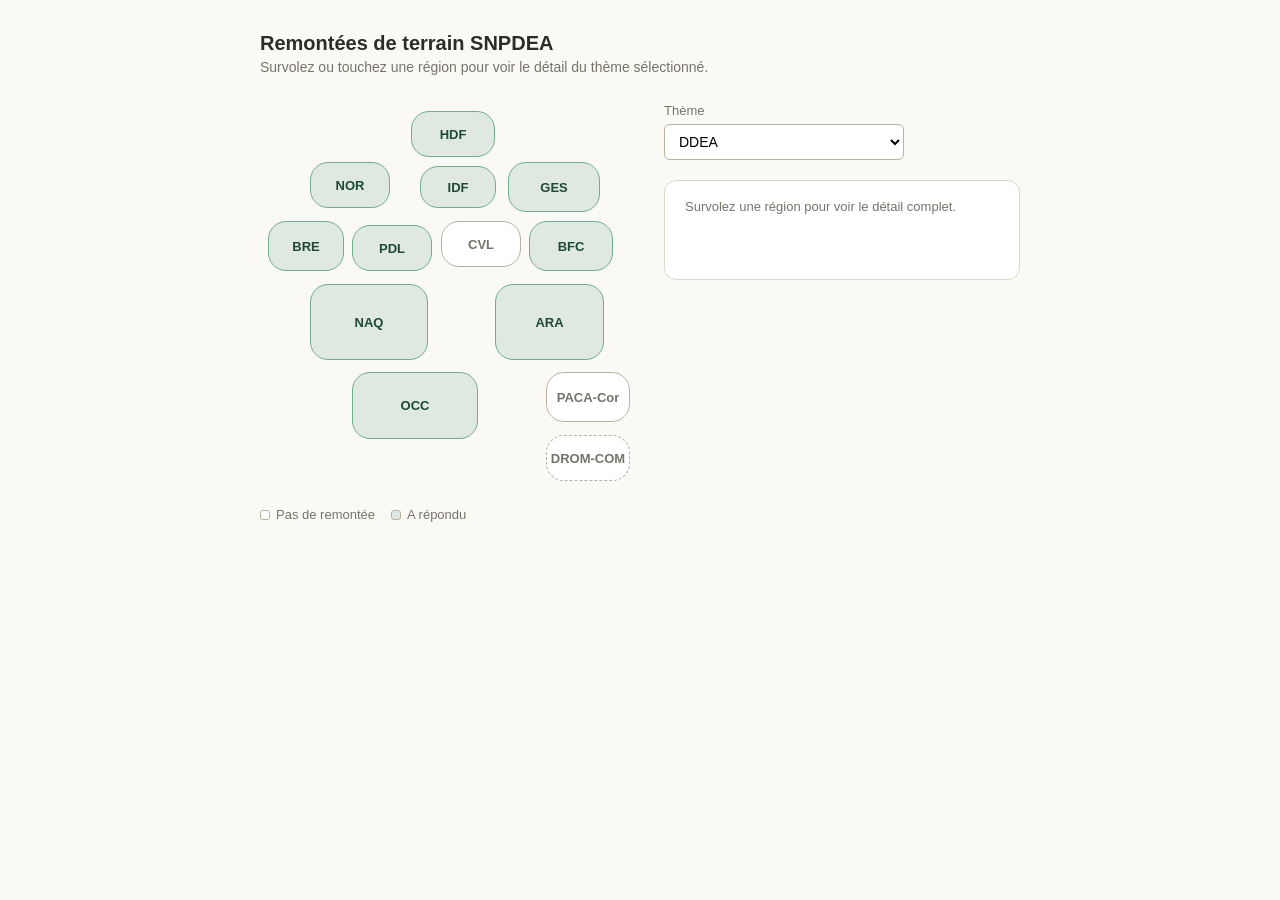
==== index.html @ 4f44ed86 "Update index.html" ====
<!DOCTYPE html>
<html lang="fr">
<head>
<meta charset="UTF-8">
<meta name="viewport" content="width=device-width, initial-scale=1.0">
<title>SNPDEA - Remontées de terrain</title>
<link rel="stylesheet" href="style.css">
</head>
<body>
<div class="wrap">
  <h1>Remontées de terrain SNPDEA</h1>
  <p class="subtitle">Survolez ou touchez une région pour voir le détail du thème sélectionné.</p>

  <div class="layout">
  <div class="map-shell">
    <div class="map-image">
      <div class="bubble" data-region="HDF" style="left:151px;top:8px;width:84px;height:46px;">HDF</div>
      <div class="bubble" data-region="NOR" style="left:50px;top:59px;width:80px;height:46px;">NOR</div>
      <div class="bubble" data-region="IDF" style="left:160px;top:63px;width:76px;height:42px;">IDF</div>
      <div class="bubble" data-region="GES" style="left:248px;top:59px;width:92px;height:50px;">GES</div>
      <div class="bubble" data-region="BRE" style="left:8px;top:118px;width:76px;height:50px;">BRE</div>
      <div class="bubble" data-region="PDL" style="left:92px;top:122px;width:80px;height:46px;">PDL</div>
      <div class="bubble" data-region="CVL" style="left:181px;top:118px;width:80px;height:46px;">CVL</div>
      <div class="bubble" data-region="BFC" style="left:269px;top:118px;width:84px;height:50px;">BFC</div>
      <div class="bubble" data-region="NAQ" style="left:50px;top:181px;width:118px;height:76px;">NAQ</div>
      <div class="bubble" data-region="ARA" style="left:235px;top:181px;width:109px;height:76px;">ARA</div>
      <div class="bubble" data-region="OCC" style="left:92px;top:269px;width:126px;height:67px;">OCC</div>
      <div class="bubble" data-region="PACACOR" style="left:286px;top:269px;width:84px;height:50px;">PACA-Cor</div>
      <div class="bubble drom" data-region="DROM" style="left:286px;top:332px;width:84px;height:46px;">DROM-COM</div>
    </div>

    <div class="legend">
      <span><span class="swatch" style="background:var(--panel);"></span>Pas de remontée</span>
      <span><span class="swatch" style="background:var(--accent-bg);"></span>A répondu</span>
    </div>
  </div>

  <div class="controls">
    <label for="theme-select">Thème</label>
    <select id="theme-select">
      <option value="DDEA">DDEA</option> 
      <option value="TRM">Fiche de service - TRM</option> 
    </select>

    <div id="detail">
      <p style="font-size:13px;color:var(--text-muted);margin:0;">Survolez une région pour voir le détail complet.</p>
    </div>
  </div>
  </div>
</div>

<script src="script.js"></script>
</body>
</html>
---- style.css ----
:root {
  --bg: #faf9f6;
  --panel: #ffffff;
  --border: #ddd8cc;
  --border-strong: #b9b2a0;
  --text: #2c2c2a;
  --text-muted: #767468;
  --accent-bg: #dfe9e2;
  --accent-text: #1f4a34;
  --accent-border: #6fae8b;
}

* { box-sizing: border-box; }

body {
  margin: 0;
  font-family: Arial, Helvetica, sans-serif;
  background: var(--bg);
  color: var(--text);
  padding: 32px 16px 64px;
}

.wrap {
  max-width: 760px;
  margin: 0 auto;
}

h1 {
  font-size: 20px;
  font-weight: 700;
  margin: 0 0 4px;
}

.subtitle {
  color: var(--text-muted);
  font-size: 14px;
  margin: 0 0 28px;
}

.layout {
  display: flex;
  gap: 24px;
  align-items: flex-start;
  flex-wrap: wrap;
}

.map-shell {
  position: relative;
  width: 380px;
  max-width: 100%;
  flex-shrink: 0;
}

.map-image {
  position: relative;
  width: 380px;
  height: 390px;
  max-width: 100%;
}

.bubble {
  position: absolute;
  border-radius: 18px;
  border: 1px solid var(--border-strong);
  background: var(--panel);
  color: var(--text-muted);
  display: flex;
  align-items: center;
  justify-content: center;
  font-size: 13px;
  font-weight: 700;
  cursor: pointer;
  transition: background-color .15s, border-color .15s, box-shadow .15s;
}

.bubble.has-data {
  background: var(--accent-bg);
  color: var(--accent-text);
  border-color: var(--accent-border);
}

.bubble:hover,
.bubble.active {
  box-shadow: 0 0 0 2px var(--accent-border);
}

.bubble.drom {
  border-style: dashed;
}

.legend {
  display: flex;
  gap: 16px;
  flex-wrap: wrap;
  margin-top: 14px;
  font-size: 13px;
  color: var(--text-muted);
}

.legend span { display: inline-flex; align-items: center; gap: 6px; }

.swatch {
  width: 10px;
  height: 10px;
  border-radius: 3px;
  border: 1px solid var(--border-strong);
  display: inline-block;
}

.controls {
  flex: 1;
  min-width: 240px;
}

label {
  font-size: 13px;
  color: var(--text-muted);
  display: block;
  margin-bottom: 6px;
}

select {
  width: 240px;
  max-width: 100%;
  padding: 8px 10px;
  border-radius: 6px;
  border: 1px solid var(--border-strong);
  background: var(--panel);
  font-size: 14px;
  margin-bottom: 20px;
}

#detail {
  background: var(--panel);
  border: 1px solid var(--border);
  border-radius: 12px;
  padding: 18px 20px;
  min-height: 100px;
}

.field {
  padding: 10px 0;
  border-top: 1px solid var(--border);
}

.field:first-child {
  border-top: none;
  padding-top: 0;
}

.flabel {
  font-size: 12px;
  color: var(--text-muted);
  margin: 0 0 4px;
}

.fvalue {
  font-size: 13px;
  color: #111;
  margin: 0;
  white-space: pre-line;
  padding: 4px 8px;
  border-radius: 4px;
}

.fvalue.plain {
  color: var(--text);
  padding: 0;
}
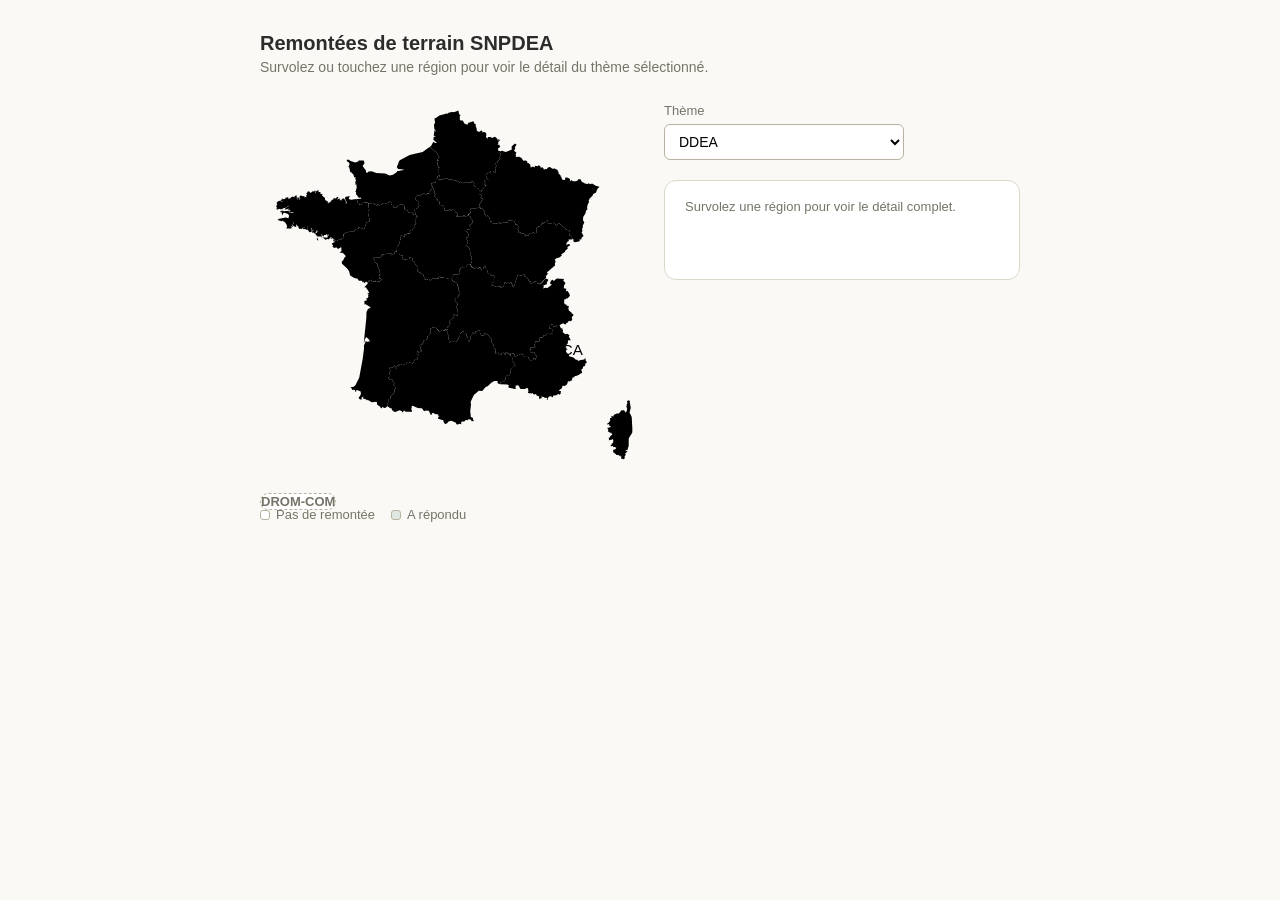
==== commit 14101063: "Update index.html" ====
--- a/index.html
+++ b/index.html
@@ -14,20 +14,35 @@
   <div class="layout">
   <div class="map-shell">
     <div class="map-image">
-      <div class="bubble" data-region="HDF" style="left:151px;top:8px;width:84px;height:46px;">HDF</div>
-      <div class="bubble" data-region="NOR" style="left:50px;top:59px;width:80px;height:46px;">NOR</div>
-      <div class="bubble" data-region="IDF" style="left:160px;top:63px;width:76px;height:42px;">IDF</div>
-      <div class="bubble" data-region="GES" style="left:248px;top:59px;width:92px;height:50px;">GES</div>
-      <div class="bubble" data-region="BRE" style="left:8px;top:118px;width:76px;height:50px;">BRE</div>
-      <div class="bubble" data-region="PDL" style="left:92px;top:122px;width:80px;height:46px;">PDL</div>
-      <div class="bubble" data-region="CVL" style="left:181px;top:118px;width:80px;height:46px;">CVL</div>
-      <div class="bubble" data-region="BFC" style="left:269px;top:118px;width:84px;height:50px;">BFC</div>
-      <div class="bubble" data-region="NAQ" style="left:50px;top:181px;width:118px;height:76px;">NAQ</div>
-      <div class="bubble" data-region="ARA" style="left:235px;top:181px;width:109px;height:76px;">ARA</div>
-      <div class="bubble" data-region="OCC" style="left:92px;top:269px;width:126px;height:67px;">OCC</div>
-      <div class="bubble" data-region="PACACOR" style="left:286px;top:269px;width:84px;height:50px;">PACA-Cor</div>
-      <div class="bubble drom" data-region="DROM" style="left:286px;top:332px;width:84px;height:46px;">DROM-COM</div>
+      <svg id="map-svg" viewBox="0 0 400 384" xmlns="http://www.w3.org/2000/svg" role="img" aria-label="Carte des régions">
+        <path class="region" data-region="BRE" d="M89.9,103.2L90.8,104.3L90.2,104.9L90.2,106.0L91.4,105.0L90.4,102.5L91.2,102.8L89.7,102.0L90.0,101.4L89.3,100.1L90.3,98.8L91.7,98.8L91.1,98.5L91.7,98.1L92.5,98.6L94.1,97.7L94.3,98.9L93.4,100.2L94.0,101.3L96.1,101.9L101.2,101.0L102.1,102.0L102.6,103.2L102.2,103.8L103.4,106.1L105.0,107.2L106.9,107.0L109.5,104.1L114.3,105.4L114.0,108.2L115.0,112.2L113.5,114.7L115.7,124.5L112.1,125.9L109.7,133.0L103.7,130.8L103.9,132.0L99.9,133.5L99.0,135.6L93.7,135.6L91.2,137.0L90.7,136.2L89.0,137.1L87.5,138.5L87.5,142.2L86.0,142.7L85.7,143.9L85.0,143.6L85.2,143.0L83.7,143.7L82.3,142.9L81.8,144.9L79.6,145.2L79.0,144.4L77.5,145.7L76.9,143.8L79.0,143.7L76.1,142.4L75.6,143.0L73.5,143.3L75.0,142.7L75.4,141.5L74.7,141.1L74.2,142.3L74.1,140.9L73.7,142.3L72.5,141.9L73.8,142.5L72.7,142.8L72.4,143.8L71.1,143.2L68.7,144.0L66.1,141.3L70.8,141.9L71.3,140.2L72.0,140.1L72.0,138.3L71.4,137.9L71.3,139.0L71.7,139.0L71.9,139.3L71.3,139.2L71.7,139.6L71.2,140.1L71.2,139.6L69.7,139.0L70.9,139.2L70.3,138.3L69.3,138.0L69.6,138.9L67.5,138.9L66.8,140.7L66.3,140.0L65.9,140.2L66.0,139.6L65.6,140.3L65.6,138.7L64.5,137.5L65.1,139.3L64.7,140.2L65.8,141.4L64.5,141.3L64.1,140.1L64.2,141.0L63.3,140.0L63.4,141.0L62.7,140.2L61.4,141.1L61.5,140.5L60.5,139.9L60.5,142.7L61.7,144.7L60.1,144.1L59.7,142.4L60.4,141.8L60.3,140.5L58.4,138.1L58.4,137.1L59.7,136.7L60.5,135.9L59.5,136.1L60.0,135.8L60.0,135.3L60.5,135.8L61.1,135.0L59.9,135.2L60.4,134.8L60.1,134.0L59.7,134.8L59.0,134.2L58.8,134.1L58.7,134.2L59.6,135.8L58.3,136.1L58.7,136.6L58.2,137.2L58.3,138.0L56.1,136.3L54.6,136.5L55.4,135.9L56.4,136.5L56.7,136.3L55.8,135.6L54.7,135.8L54.4,135.5L55.9,134.1L56.5,133.0L56.3,132.5L56.7,132.4L56.3,132.4L56.2,132.7L56.4,133.2L54.9,134.4L53.8,131.1L53.5,131.8L54.6,134.7L53.8,135.9L52.1,136.1L50.1,133.5L50.4,132.0L49.8,131.1L49.8,130.8L50.2,130.5L50.2,130.3L49.7,129.8L49.8,131.4L50.3,132.2L49.8,133.6L47.1,132.6L46.1,133.0L45.0,132.0L45.7,131.4L46.9,131.4L47.2,131.1L45.7,131.0L44.8,132.0L44.5,131.7L44.4,130.8L44.3,130.5L44.3,130.4L44.5,132.3L41.5,132.6L40.3,130.8L40.9,129.9L40.2,130.3L38.4,128.0L38.0,128.5L38.4,130.1L36.7,130.5L35.5,129.8L36.6,130.2L35.7,129.3L35.2,129.8L34.0,128.0L34.2,127.4L34.4,127.4L34.4,127.2L34.7,127.2L34.9,127.0L34.9,126.8L35.1,126.9L35.2,126.8L35.3,126.9L35.7,127.0L35.8,127.0L35.6,126.4L34.9,126.8L35.3,125.9L34.7,125.2L34.9,127.0L34.4,127.2L34.3,127.4L34.1,127.4L33.8,128.0L34.0,128.5L33.2,128.1L34.8,129.8L33.3,130.7L33.1,129.2L32.2,129.7L33.0,130.8L33.6,131.0L33.0,132.2L28.0,132.2L27.8,131.4L28.7,130.6L27.8,127.6L26.0,125.3L23.8,124.2L23.9,123.3L25.0,123.2L23.7,123.2L23.8,124.0L23.0,124.6L18.4,123.1L19.3,122.9L19.1,122.2L26.9,120.6L29.8,121.2L30.7,118.8L29.5,116.9L25.7,115.6L24.7,115.9L23.3,118.3L22.9,115.9L23.6,115.2L21.5,115.1L21.3,114.0L22.9,114.0L22.6,112.6L23.8,111.7L23.2,113.1L23.8,113.9L24.7,112.9L24.3,113.5L24.7,114.0L30.7,113.4L30.8,113.9L30.4,113.7L30.2,114.3L30.8,114.9L32.3,115.5L34.2,115.7L34.8,115.4L34.7,116.4L35.3,115.0L31.6,115.0L30.5,114.1L32.9,113.4L30.4,112.8L31.3,112.3L29.0,112.7L30.9,111.1L25.8,112.3L27.1,110.2L29.7,108.9L30.5,108.2L30.7,107.8L27.3,109.9L21.9,111.9L19.7,111.2L19.1,112.2L17.6,112.1L17.4,111.1L18.2,111.0L18.3,110.8L17.2,111.0L17.9,110.3L17.0,109.0L17.8,107.0L19.0,106.7L17.9,106.8L17.5,105.0L18.7,103.6L19.4,103.8L19.4,103.1L21.4,102.8L22.4,103.7L24.6,104.0L21.8,102.8L22.2,101.7L25.3,103.0L22.9,101.6L23.6,100.6L24.7,101.2L27.4,100.6L27.4,100.5L27.2,100.4L26.5,100.2L26.4,99.9L29.2,99.1L30.1,99.6L29.5,100.2L30.0,100.7L32.7,100.0L32.0,99.8L34.4,98.3L36.3,99.3L36.4,98.0L38.5,97.2L38.9,101.4L39.5,102.0L39.1,100.1L39.8,99.1L40.6,99.3L40.3,99.8L41.5,100.8L41.2,101.8L41.7,101.7L42.6,100.9L41.8,100.9L41.3,99.3L41.8,99.7L41.6,98.6L42.5,97.5L47.1,98.3L46.7,99.7L47.6,98.7L48.9,99.1L48.6,97.5L49.6,96.4L48.6,95.3L49.9,94.3L49.8,93.6L50.8,93.0L52.7,93.6L52.4,94.5L53.5,94.4L55.5,93.0L57.0,93.1L58.0,91.8L58.6,93.1L57.7,94.8L58.2,95.0L59.1,92.8L62.0,91.3L61.3,91.9L61.7,91.9L61.9,92.2L61.5,92.1L61.4,93.2L62.0,93.3L60.7,95.9L62.0,93.6L63.7,93.7L63.8,94.4L62.7,95.0L65.8,96.1L65.3,97.4L68.4,99.9L68.5,102.1L71.4,103.6L71.2,104.6L72.2,106.1L72.2,104.5L73.6,104.8L75.6,102.0L77.7,101.1L77.3,100.3L78.6,100.0L79.1,100.7L81.7,98.6L82.6,99.5L81.3,101.2L81.8,101.6L83.6,100.2L84.5,103.0L84.9,101.6L85.4,102.9L86.1,101.3L86.8,101.8L86.1,100.7L88.6,100.5L89.4,102.0L90.1,102.6L89.9,103.2Z"><title>Bretagne</title></path>
+        <path class="region" data-region="NOR" d="M113.0,73.4L114.3,72.1L117.5,71.9L122.5,73.7L131.9,74.3L136.4,76.2L140.0,75.6L145.7,71.6L151.2,70.5L151.1,69.9L145.4,69.4L144.0,67.6L146.6,60.9L147.7,59.9L157.5,54.7L171.2,51.5L178.1,46.7L180.1,46.5L180.3,47.7L186.1,52.2L188.9,58.0L188.0,58.0L186.4,60.6L187.0,61.1L187.8,60.4L188.1,61.1L186.7,62.6L187.3,63.4L186.5,64.2L187.3,64.6L186.4,65.0L188.0,66.5L187.1,67.8L189.0,67.9L187.1,71.5L187.7,71.5L187.2,72.0L188.3,73.0L188.6,75.9L189.4,76.5L189.1,77.6L188.2,76.6L186.9,76.9L185.6,81.9L184.4,83.8L182.0,84.3L181.9,83.8L181.7,83.6L181.6,84.6L180.1,84.8L180.9,86.6L180.7,87.8L181.9,87.7L181.3,88.2L181.8,88.6L181.4,89.2L180.1,89.7L180.7,90.7L180.4,91.7L177.8,93.1L178.2,95.1L174.2,96.0L171.6,94.8L171.4,96.4L170.1,95.9L169.3,97.1L165.5,97.4L163.5,99.4L163.7,101.6L167.6,104.8L166.7,106.7L167.8,108.0L166.0,110.6L162.4,112.5L162.0,113.3L163.4,113.7L162.8,114.4L164.0,116.7L162.2,117.8L160.1,115.0L159.0,114.8L159.0,115.7L158.8,115.8L156.3,115.2L155.1,112.9L152.6,112.5L152.3,108.6L150.1,106.5L146.1,107.3L146.4,108.0L144.1,109.2L143.9,110.3L142.2,109.6L141.0,110.4L140.9,107.5L138.4,107.4L137.8,105.3L138.5,104.7L136.8,103.3L135.9,103.2L135.2,105.5L133.9,104.9L133.1,106.4L132.0,105.3L129.0,105.4L127.9,106.8L125.3,107.9L124.9,106.3L123.2,106.8L123.6,107.7L122.4,108.1L122.0,107.0L121.0,107.4L120.2,105.8L117.3,105.1L116.1,106.1L110.8,104.1L109.3,104.2L108.8,105.4L106.2,107.4L103.4,106.1L102.2,103.8L102.6,103.2L102.1,102.0L101.2,101.0L107.0,100.8L105.7,99.9L105.7,99.5L106.3,98.8L106.3,98.6L104.5,99.9L103.0,98.7L102.3,97.1L101.2,96.5L101.1,93.6L100.1,93.1L100.9,92.6L101.4,89.8L101.7,89.3L101.5,90.1L101.7,90.9L101.8,90.8L101.6,85.9L102.9,86.1L101.5,85.5L101.1,86.8L100.5,85.5L100.3,82.9L101.0,81.9L100.1,78.6L101.3,78.5L100.1,77.9L99.8,78.9L98.4,76.2L99.0,76.2L97.6,74.6L97.9,74.6L98.5,74.3L97.4,74.6L95.6,72.7L96.4,73.0L96.3,72.8L96.0,72.5L95.0,72.8L94.0,67.8L93.0,67.0L94.2,65.1L93.9,63.0L91.4,61.4L91.4,59.8L93.9,59.7L94.7,60.8L100.1,62.6L103.4,61.6L103.8,60.5L109.2,60.6L110.2,64.0L109.5,63.7L109.0,65.3L108.4,64.8L108.2,66.5L111.7,71.3L111.5,73.1L113.0,73.4Z"><title>Normandie</title></path>
+        <path class="region" data-region="HDF" d="M250.5,49.9L252.9,50.7L252.4,52.3L253.5,52.8L253.4,54.0L252.2,57.5L253.3,58.3L250.1,61.3L249.8,63.0L247.4,63.4L248.8,65.3L248.0,66.3L248.8,66.4L248.8,67.3L247.8,67.7L248.5,70.1L247.8,70.3L247.7,73.3L244.8,71.5L242.1,71.7L243.1,72.3L242.9,73.8L241.0,73.4L237.5,75.1L238.4,78.0L237.7,78.7L240.3,80.2L240.2,80.9L236.9,81.2L236.3,82.3L237.3,83.9L236.0,84.6L235.9,85.4L237.6,85.2L238.4,86.3L237.4,86.7L236.9,88.1L236.1,88.4L236.4,89.0L234.5,90.2L232.7,92.9L230.6,91.7L230.3,89.6L229.3,90.3L228.6,88.8L227.6,89.2L227.2,87.8L225.0,86.4L225.6,84.9L224.3,82.8L222.5,82.4L222.3,83.6L220.9,83.4L220.3,84.2L219.8,83.4L216.9,84.2L215.7,83.2L213.7,84.6L211.1,82.8L209.8,83.8L209.0,82.2L208.4,83.1L207.3,82.8L207.7,82.4L206.8,81.7L203.9,81.3L202.6,79.8L200.5,81.2L200.2,80.0L198.9,80.7L196.6,78.9L191.5,80.7L187.8,80.0L187.1,79.0L187.7,78.4L186.7,78.0L186.9,77.0L188.2,76.6L189.1,77.6L189.4,76.5L188.6,75.9L188.3,73.0L187.2,72.0L187.7,71.5L187.1,71.4L189.0,67.9L187.1,67.8L188.0,66.5L186.4,65.0L187.3,64.6L186.5,64.2L187.3,63.4L186.7,62.6L188.0,60.6L186.4,60.6L188.0,58.0L188.9,58.0L186.1,52.2L180.3,47.7L180.1,46.5L178.3,46.7L180.2,45.0L182.2,41.3L183.2,40.9L184.0,42.1L186.3,42.2L182.5,38.6L182.9,35.5L185.2,35.8L182.9,34.1L183.6,28.9L183.8,28.7L185.1,29.9L185.6,29.9L183.5,27.5L183.1,21.8L184.1,21.9L184.2,20.1L183.6,16.2L185.2,15.9L188.8,13.1L196.6,11.1L197.7,11.7L197.4,11.2L198.5,10.1L199.2,11.1L199.6,10.0L199.5,9.8L199.3,9.9L199.0,9.7L204.9,9.5L208.8,8.0L209.5,11.2L211.1,13.4L209.9,14.4L210.4,14.8L210.2,17.1L211.1,18.4L213.4,18.5L215.2,21.7L218.2,23.0L219.4,20.7L224.6,19.3L226.0,22.2L227.5,22.6L226.9,24.2L228.0,26.6L228.2,29.3L230.5,30.6L233.0,29.0L234.2,29.4L233.7,30.7L236.5,30.4L238.0,31.9L238.3,33.9L237.8,35.2L239.2,37.7L240.2,35.9L242.8,35.8L244.2,36.8L247.4,35.6L249.8,37.6L250.3,39.4L251.2,39.3L250.7,38.7L251.0,38.2L252.2,38.8L252.5,39.6L250.7,41.1L250.8,42.9L250.1,44.0L251.9,44.0L252.8,46.4L250.8,47.6L250.3,48.6L251.0,49.3L250.5,49.9Z"><title>Hauts-de-France</title></path>
+        <path class="region" data-region="PDL" d="M78.1,145.4L79.0,144.4L79.6,145.2L81.8,144.9L82.3,142.9L83.7,143.7L85.2,143.0L85.0,143.6L85.7,143.9L86.0,142.7L87.5,142.2L87.9,137.8L90.7,136.2L91.0,137.0L93.7,135.6L99.0,135.6L99.9,133.5L103.9,132.0L103.7,130.8L109.7,133.0L112.1,125.9L115.7,124.5L113.5,114.7L115.0,112.2L114.0,108.2L114.6,105.2L116.1,106.1L117.3,105.1L120.2,105.8L121.0,107.4L122.0,107.0L122.4,108.1L123.6,107.7L123.2,106.8L124.9,106.3L125.3,107.9L127.9,106.8L129.0,105.4L132.0,105.3L133.1,106.4L133.9,104.9L135.2,105.5L135.9,103.2L136.8,103.3L138.5,104.7L137.8,105.3L138.4,107.4L140.9,107.5L140.8,110.0L141.0,110.4L142.2,109.6L143.9,110.3L144.1,109.2L146.4,108.0L146.1,107.3L150.1,106.5L152.3,108.6L152.2,111.7L152.8,112.7L155.1,112.9L156.3,115.2L158.8,115.8L159.0,114.8L160.1,115.0L161.8,117.6L163.1,117.3L166.2,119.4L164.5,119.6L164.3,120.7L163.6,120.9L164.4,121.0L164.3,121.9L163.0,122.0L163.1,123.2L164.3,123.5L163.7,125.0L164.5,126.8L163.5,127.2L163.5,128.8L162.9,127.9L162.1,128.4L162.5,130.7L160.3,132.8L160.6,133.4L158.7,134.0L157.5,135.4L158.3,136.6L154.4,138.0L154.0,139.0L152.3,138.1L151.8,138.9L152.8,140.5L152.2,140.9L148.3,139.3L148.4,140.5L147.3,142.0L148.2,142.5L148.0,143.4L146.3,147.3L147.1,148.0L145.9,148.7L146.1,149.3L144.3,151.6L143.9,155.7L142.0,156.5L141.3,159.1L140.0,158.6L138.9,160.3L137.6,159.7L138.6,158.7L137.6,158.3L131.9,158.9L131.7,159.8L129.7,160.3L130.3,159.3L129.4,159.2L127.7,159.9L128.1,161.1L126.7,162.4L123.6,163.0L121.7,162.2L118.7,163.5L121.2,165.4L120.6,166.7L121.9,168.3L124.0,169.5L123.3,171.2L125.1,173.7L124.5,174.2L125.6,175.1L125.1,176.1L126.2,176.6L126.0,178.4L126.5,180.0L125.4,180.8L126.4,182.9L125.5,185.1L126.1,185.4L126.3,184.5L128.2,185.5L125.1,188.2L124.1,187.8L122.8,188.7L121.3,187.2L118.0,188.4L117.1,187.9L118.0,186.1L114.8,186.9L113.7,188.3L110.9,188.2L110.7,190.1L108.4,187.9L108.5,189.1L109.0,189.2L108.4,189.2L107.2,187.2L104.0,187.2L102.7,184.9L99.2,184.3L94.9,181.5L93.8,177.1L91.5,174.0L86.3,169.2L86.0,166.5L87.1,166.3L89.3,162.0L90.5,161.3L87.3,158.0L83.6,157.4L85.7,156.1L85.6,152.2L85.1,151.8L82.2,153.6L80.2,151.8L78.8,152.6L75.8,151.4L76.7,151.1L76.9,150.0L75.4,148.2L77.8,146.5L78.7,146.8L78.1,145.4Z"><title>Pays de la Loire</title></path>
+        <path class="region" data-region="IDF" d="M210.0,83.9L211.1,82.8L213.7,84.6L215.7,83.2L216.9,84.2L219.8,83.4L220.3,84.2L220.9,83.4L222.3,83.6L222.5,82.4L224.3,82.8L225.6,84.9L225.0,86.4L227.2,87.8L227.6,89.2L228.6,88.8L229.3,90.3L230.3,89.6L230.6,91.7L232.7,92.9L233.3,92.5L233.4,93.8L231.2,94.1L232.2,94.7L231.0,96.0L232.9,96.8L233.1,98.3L232.2,99.6L232.7,100.0L232.4,100.7L234.6,100.2L234.2,100.7L235.2,101.3L232.8,103.1L233.2,104.2L231.2,104.7L232.0,105.9L230.7,106.5L231.3,107.5L230.9,108.6L231.7,108.9L231.5,109.9L227.3,110.8L225.1,110.4L223.4,111.4L221.9,111.0L221.0,113.1L221.9,115.2L219.0,117.7L219.0,118.4L216.0,119.7L215.5,119.7L215.7,118.4L215.3,118.2L213.8,118.3L214.3,119.1L213.0,120.0L209.1,119.3L206.1,119.9L207.2,118.4L208.0,118.3L208.1,116.0L205.6,114.8L205.0,112.5L203.9,113.0L202.8,112.1L200.9,113.3L201.0,112.1L199.9,111.6L199.2,112.8L198.5,112.7L198.8,113.3L193.6,113.5L194.2,110.9L193.7,110.3L194.0,109.4L192.7,109.3L192.7,107.4L191.2,108.0L189.3,107.0L188.7,105.4L189.0,103.7L186.9,102.8L187.1,101.4L185.8,101.4L185.2,100.0L184.2,99.6L184.4,98.6L183.5,98.1L184.8,96.4L183.6,95.7L183.5,93.3L184.0,92.9L182.7,91.7L183.1,91.0L182.5,89.8L181.7,89.6L181.3,88.2L181.9,87.7L180.4,87.4L180.9,86.6L180.1,85.1L181.6,84.6L181.7,83.6L182.0,84.3L184.7,83.6L186.0,78.9L186.9,77.8L187.7,78.4L187.1,79.2L188.1,80.3L191.5,80.7L196.6,78.9L198.9,80.7L200.2,80.0L200.5,81.2L202.6,79.8L203.9,81.3L206.8,81.7L207.7,82.4L207.3,82.8L208.4,83.1L209.1,82.2L210.0,83.9Z"><title>Île-de-France</title></path>
+        <path class="region" data-region="GES" d="M252.9,50.7L254.8,50.3L258.5,51.5L264.9,49.3L264.9,45.9L268.3,42.7L270.2,43.9L269.4,44.6L269.6,45.8L269.0,45.3L268.2,46.6L268.8,47.6L267.4,50.2L270.0,52.5L269.0,54.2L269.7,55.9L269.0,56.9L272.8,56.6L275.3,58.0L277.2,60.7L280.0,60.6L281.6,62.1L281.1,63.8L282.1,63.0L284.1,64.4L284.8,65.5L284.4,66.0L285.0,66.5L284.6,67.3L285.1,68.0L287.4,66.9L288.9,67.8L289.7,66.1L292.4,66.5L293.1,65.6L294.8,66.4L295.5,68.0L297.5,68.0L298.3,68.3L298.5,69.8L300.1,70.0L300.5,69.3L301.7,69.8L303.1,67.8L305.3,67.4L307.7,69.2L310.2,68.9L313.2,70.5L313.6,71.0L313.1,71.7L314.7,73.0L313.8,73.7L316.5,76.3L316.3,77.1L317.0,77.4L317.2,78.7L317.9,78.6L317.6,79.7L318.3,80.7L320.8,81.1L321.5,80.1L320.9,78.8L323.2,78.4L326.1,79.7L326.6,82.6L327.8,81.0L329.3,82.3L332.8,82.5L334.6,81.4L334.7,80.4L336.8,79.9L336.4,80.6L338.1,80.5L337.9,81.7L339.0,83.2L341.6,84.1L341.7,84.8L345.0,85.2L345.9,84.4L347.8,85.6L349.5,84.7L353.5,87.2L357.4,88.1L355.1,90.5L353.7,94.2L350.5,96.0L350.3,97.4L347.2,100.3L346.1,102.4L346.2,105.1L345.2,106.1L344.3,109.8L344.6,112.2L343.3,113.2L342.5,116.3L340.2,120.1L340.0,123.3L341.4,125.7L339.7,129.1L339.9,130.5L339.0,133.0L339.5,134.8L338.5,136.1L340.6,139.9L338.2,142.0L339.0,142.4L338.2,142.7L338.3,143.8L336.4,143.6L336.1,144.2L337.0,144.6L335.7,145.9L331.6,146.5L329.6,145.6L330.4,143.7L328.6,143.4L328.9,142.6L327.3,139.9L325.3,139.6L326.4,136.5L325.6,134.3L321.7,132.8L321.0,131.2L320.5,131.7L314.9,126.7L311.5,128.9L310.4,126.8L309.2,126.1L304.4,127.2L302.9,125.9L303.1,124.4L302.5,123.7L300.1,124.4L299.2,126.2L297.7,127.0L297.2,127.0L298.0,125.8L297.3,125.5L296.1,128.3L294.8,128.7L294.5,130.2L292.8,129.9L292.3,131.4L291.0,131.4L290.6,133.0L291.4,134.2L290.8,135.3L291.0,136.5L288.5,137.0L287.7,135.7L286.7,137.0L283.9,136.8L282.2,140.0L281.3,139.2L279.5,140.6L279.1,139.8L279.7,138.9L277.4,137.7L277.6,136.7L276.2,137.9L274.3,137.1L274.5,136.1L273.7,136.2L273.7,135.6L272.1,136.5L271.8,133.6L270.9,133.7L270.8,133.0L272.7,131.4L270.4,127.6L269.3,128.5L268.6,128.1L269.4,126.9L267.3,126.0L267.9,125.0L267.4,124.3L262.1,123.5L260.8,124.4L261.3,125.8L254.9,126.0L254.4,127.4L253.2,127.3L252.7,125.7L252.1,125.6L252.0,126.8L251.1,126.1L249.6,127.4L248.4,126.7L247.9,127.4L246.9,126.8L244.0,127.3L244.4,125.3L244.0,124.5L243.6,125.4L242.9,125.2L242.6,124.5L243.4,124.0L242.1,123.0L241.3,120.2L240.0,119.6L240.2,118.3L239.3,118.0L239.5,118.8L238.1,119.4L237.2,117.5L235.8,117.7L236.9,116.1L236.3,115.7L236.8,114.4L233.7,110.7L231.8,111.1L231.7,108.9L230.9,108.6L231.3,107.5L230.7,106.5L232.0,106.1L231.2,104.7L233.2,104.2L232.8,103.1L235.2,101.3L234.2,100.7L234.6,100.2L232.4,100.7L232.7,100.0L232.2,99.6L233.1,98.3L232.9,96.8L231.1,96.1L231.3,95.0L232.2,94.7L231.2,94.1L233.4,93.8L233.2,91.9L238.4,86.3L237.6,85.2L235.9,85.4L236.0,84.6L237.3,83.9L236.3,82.3L236.9,81.2L240.2,80.9L240.3,80.2L237.7,78.7L238.4,78.0L237.5,75.1L241.0,73.4L242.9,73.8L243.1,72.3L242.1,71.7L244.8,71.5L247.7,73.3L247.8,70.3L248.5,70.1L247.8,67.7L248.8,67.3L248.8,66.4L248.0,66.3L248.8,65.3L247.4,63.4L249.8,63.0L250.1,61.3L253.3,58.3L252.2,57.5L253.4,54.0L253.5,52.8L252.4,52.3L252.9,50.7Z"><title>Grand Est</title></path>
+        <path class="region" data-region="CVL" d="M216.6,141.8L218.9,145.8L217.4,150.2L220.2,152.5L221.4,157.5L221.2,159.8L222.6,161.3L222.3,163.1L222.7,164.1L222.0,165.8L222.2,168.9L221.4,170.2L218.4,170.3L216.6,172.7L214.3,173.0L213.2,172.0L212.9,173.0L210.8,174.1L210.9,175.2L209.3,175.4L210.0,175.7L209.4,177.1L210.2,177.6L210.6,179.2L208.5,180.5L203.9,180.6L203.0,182.4L202.4,182.3L201.9,184.2L196.9,184.7L192.2,183.4L190.3,184.0L189.0,182.9L187.9,183.1L188.3,184.0L187.4,185.4L186.3,184.3L184.8,185.4L184.3,184.1L182.7,185.3L182.0,184.0L179.3,187.0L177.7,185.0L176.6,185.2L176.3,186.1L173.2,185.9L174.0,183.8L172.4,183.2L172.2,181.0L170.8,179.8L169.0,179.9L168.8,178.7L166.1,177.4L165.6,176.4L166.3,175.6L165.9,174.4L166.5,174.0L166.1,172.7L163.6,170.3L163.0,168.0L160.7,166.0L160.4,163.3L157.1,162.1L158.0,164.0L150.7,165.0L149.9,162.8L150.5,162.4L150.3,160.4L146.9,160.1L147.5,158.9L147.1,158.0L144.4,157.9L143.7,156.3L144.3,151.6L146.1,149.3L145.9,148.7L147.1,148.0L146.3,147.3L148.0,143.4L148.2,142.5L147.3,142.0L148.4,140.5L148.3,139.3L152.2,140.9L152.8,140.5L151.8,138.9L152.3,138.1L154.0,139.0L154.4,138.0L157.9,137.0L158.4,136.2L157.8,136.4L157.5,135.4L158.7,134.0L160.6,133.4L160.3,132.8L162.5,130.7L162.1,128.4L162.9,127.9L163.5,128.8L163.5,127.2L164.5,126.8L163.7,125.0L164.3,123.5L163.1,123.2L163.0,122.0L164.3,121.9L164.4,121.0L163.9,121.2L163.6,120.9L164.3,120.7L164.5,119.6L166.2,119.4L163.1,117.5L164.0,116.7L162.8,114.4L163.4,113.7L162.0,113.3L162.8,111.8L166.2,110.5L167.8,108.0L166.7,106.7L167.6,104.8L163.7,101.6L163.4,99.5L165.5,97.4L169.3,97.1L170.1,95.9L171.4,96.4L171.6,94.8L174.2,96.0L177.0,95.9L178.2,95.1L177.8,93.1L180.5,91.6L180.1,89.7L180.7,89.1L182.5,89.8L183.1,91.0L182.7,91.7L184.0,92.9L183.5,93.3L183.6,95.7L184.8,96.4L183.5,98.1L184.4,98.6L184.2,99.6L185.2,100.0L185.8,101.4L187.1,101.4L186.9,102.8L189.0,103.7L188.7,105.4L189.3,107.0L191.2,108.0L192.7,107.4L192.7,109.3L194.0,109.4L193.8,113.7L198.8,113.3L198.5,112.7L199.2,112.8L199.8,111.6L201.0,112.1L200.9,113.3L203.1,112.0L203.9,113.0L205.0,112.5L205.6,114.8L208.1,116.0L208.0,118.3L207.2,118.4L206.1,119.9L209.1,119.3L213.0,120.0L214.3,119.1L213.8,118.3L215.3,118.2L215.7,118.4L215.5,119.7L219.4,118.4L221.4,119.6L221.1,120.2L221.6,120.2L222.0,121.9L223.9,123.4L223.2,123.8L224.0,125.7L222.0,128.0L220.9,128.2L220.6,129.6L221.5,130.3L221.0,130.9L221.3,132.6L216.8,133.8L216.7,135.3L217.5,135.2L218.7,136.6L219.5,138.0L219.0,139.7L220.0,140.9L216.6,141.8Z"><title>Centre-Val de Loire</title></path>
+        <path class="region" data-region="BFC" d="M237.1,171.8L236.0,171.4L235.7,171.8L236.3,172.8L234.9,172.9L235.3,174.1L232.6,175.5L232.0,173.2L230.5,173.2L229.7,174.3L227.7,173.1L225.8,174.5L221.6,170.8L222.5,167.9L222.0,165.8L222.7,164.1L222.3,163.1L222.6,161.3L221.2,159.8L221.4,157.5L220.2,152.5L217.4,150.2L218.9,145.8L216.6,141.8L220.0,140.9L219.0,139.7L219.5,138.0L218.7,136.6L217.5,135.2L216.7,135.3L216.8,133.8L221.3,132.6L221.0,130.9L221.5,130.3L220.6,129.6L220.9,128.2L222.0,128.0L224.0,125.7L223.2,123.8L223.9,123.4L222.0,121.9L221.6,120.2L221.1,120.2L221.4,119.6L219.0,118.3L221.9,115.2L221.0,113.1L221.9,111.0L230.0,110.6L230.7,109.5L231.8,111.1L233.7,110.7L236.9,114.8L236.3,115.7L236.9,116.1L235.7,117.5L237.2,117.5L238.1,119.4L239.5,118.8L239.3,118.0L240.2,118.3L240.0,119.6L241.3,120.2L242.1,123.0L243.4,124.0L242.6,124.5L242.9,125.2L243.6,125.4L244.0,124.5L244.4,125.3L244.2,127.4L246.9,126.8L247.9,127.4L248.4,126.7L249.6,127.4L251.1,126.1L252.0,126.8L252.1,125.6L252.7,125.7L253.2,127.3L254.4,127.4L254.9,126.0L261.3,125.8L260.8,124.4L262.1,123.5L267.4,124.3L267.9,125.0L267.3,126.0L269.4,126.9L268.6,128.1L269.3,128.5L270.4,127.6L272.7,131.4L270.8,133.0L270.9,133.7L271.8,133.6L272.1,136.5L273.7,135.6L273.7,136.2L274.5,136.1L274.3,137.1L276.2,137.9L277.6,136.7L277.4,137.7L279.7,138.9L279.1,139.8L279.5,140.6L281.3,139.2L282.2,140.0L283.9,136.8L286.7,137.0L287.7,135.7L288.5,137.0L291.0,136.5L290.8,135.3L291.4,134.2L290.6,133.0L291.0,131.4L292.3,131.4L292.8,129.9L293.7,130.4L294.5,130.2L294.8,128.7L296.1,128.3L297.3,125.5L298.0,125.8L297.2,127.0L297.7,127.0L299.2,126.2L300.1,124.4L302.5,123.7L303.1,124.4L302.9,125.9L304.4,127.2L309.2,126.1L310.4,126.8L311.5,128.9L314.9,126.7L320.5,131.7L321.0,131.2L321.7,132.8L325.6,134.3L326.4,136.5L325.3,139.6L327.3,139.9L328.9,142.6L328.0,143.7L324.7,143.7L325.2,145.2L323.6,146.0L322.0,149.1L325.6,148.3L326.6,149.7L323.6,151.5L324.0,153.2L321.0,155.9L321.2,156.5L317.4,159.3L317.1,159.9L317.8,160.4L315.1,162.7L312.0,163.3L310.3,165.1L311.2,166.5L310.3,169.4L310.8,170.9L301.9,178.3L303.1,179.5L300.9,182.5L301.3,183.5L295.6,190.1L291.8,190.3L291.6,188.5L289.7,187.9L289.7,187.1L288.4,189.0L285.3,190.1L284.8,189.8L285.1,187.9L284.3,188.2L284.0,187.0L283.5,188.4L282.4,186.2L282.8,185.7L280.7,184.5L281.4,183.9L281.1,183.3L278.5,182.4L278.2,180.9L277.3,180.5L274.4,181.8L272.5,180.7L271.6,181.2L271.4,180.5L267.2,193.4L265.8,193.4L265.6,191.5L266.0,191.3L264.6,190.5L265.3,189.6L264.5,188.6L263.4,188.8L262.9,190.1L261.4,189.0L259.9,190.0L258.8,188.9L257.4,188.9L256.5,193.1L254.1,194.2L253.3,194.1L253.4,193.0L252.2,192.8L251.7,193.5L249.5,192.6L246.5,193.7L246.1,192.5L243.9,192.0L244.4,190.8L243.9,189.3L246.9,187.8L246.4,187.7L246.2,185.0L246.8,182.7L245.6,181.6L243.2,181.6L242.6,180.1L240.0,179.7L239.9,177.4L237.3,173.4L237.1,171.8Z"><title>Bourgogne-Franche-Comté</title></path>
+        <path class="region" data-region="NAQ" d="M179.2,187.0L182.0,184.0L182.7,185.3L184.3,184.1L184.8,185.4L186.3,184.3L187.4,185.4L188.3,184.0L187.9,183.1L189.0,182.9L190.3,184.0L194.0,183.4L196.9,184.7L201.1,184.0L201.9,184.2L202.0,185.7L203.2,185.8L203.4,186.4L202.4,186.7L202.9,187.7L204.1,188.4L204.6,187.6L205.5,189.4L207.1,189.5L208.3,193.0L209.2,193.6L208.9,196.9L210.3,198.9L210.4,201.4L209.2,201.8L208.7,203.1L209.0,203.4L207.4,205.2L206.1,205.2L205.8,206.4L204.7,206.6L206.1,209.2L208.2,211.0L208.1,213.7L207.3,213.6L206.6,215.3L208.0,217.0L207.3,222.1L208.3,223.1L207.0,223.9L203.7,222.3L204.2,223.3L203.9,225.2L199.5,229.5L199.8,231.1L200.6,231.7L199.2,232.7L199.1,234.8L197.0,235.8L198.2,237.6L198.0,238.4L194.3,238.8L193.2,239.7L192.1,238.7L189.3,240.8L188.0,240.2L188.0,239.5L184.9,236.6L182.6,236.8L182.4,236.1L179.1,237.6L180.0,241.0L179.2,241.3L179.9,242.5L178.0,243.7L177.9,245.0L176.2,245.6L176.7,247.7L174.3,249.8L172.2,250.3L172.4,251.5L170.9,253.3L171.1,254.0L167.9,255.1L168.8,256.5L169.1,259.2L169.9,259.5L170.1,261.3L166.9,262.6L166.3,261.1L165.7,261.2L165.0,263.9L167.1,265.2L166.5,265.5L165.9,268.4L164.6,268.7L165.5,269.1L165.6,270.4L162.9,270.2L163.1,271.4L162.1,271.6L161.6,273.3L159.6,274.7L157.8,272.6L156.8,273.6L154.3,273.5L153.8,274.5L150.2,276.0L148.3,274.8L147.2,275.1L146.4,276.6L145.6,275.5L143.7,277.1L144.3,278.8L143.8,279.5L141.7,278.3L142.5,277.4L141.3,276.2L139.8,278.3L137.6,278.0L136.3,279.0L136.0,279.6L137.3,280.1L137.4,280.6L136.8,281.0L137.3,282.8L136.3,282.9L136.6,285.0L137.2,285.5L135.7,286.6L136.0,288.6L134.9,289.1L135.0,290.0L135.8,290.1L135.9,291.3L139.8,291.4L139.8,292.8L140.6,292.7L141.0,294.8L141.8,295.5L140.6,295.9L141.0,297.5L140.5,297.9L142.2,296.6L142.1,299.3L143.1,300.3L141.1,302.0L141.8,303.2L141.0,305.2L140.3,305.0L140.5,306.7L139.2,306.6L138.5,308.5L137.2,309.0L137.5,311.4L135.5,311.9L135.5,312.9L134.8,313.1L134.9,315.9L133.7,316.5L134.2,318.9L132.3,320.9L130.7,321.1L129.2,319.9L127.5,321.7L126.5,319.7L123.2,317.3L123.2,315.4L122.6,314.6L117.6,315.1L113.2,312.5L112.4,313.1L111.9,312.1L108.1,310.8L109.1,308.9L107.1,309.8L106.9,312.3L104.6,311.6L103.8,310.1L105.3,308.5L106.2,306.2L106.0,303.6L102.2,302.2L101.4,302.5L101.1,303.9L100.3,303.9L99.9,301.8L97.1,302.2L96.9,300.9L95.6,300.1L95.7,299.7L95.5,299.4L95.6,299.1L98.7,298.7L100.4,297.1L104.4,289.1L108.1,269.2L109.5,258.4L109.4,255.1L110.6,253.0L111.1,250.8L112.4,250.7L112.3,251.5L115.1,250.9L115.2,251.1L115.6,251.4L116.1,251.1L114.3,249.3L115.2,249.5L114.8,249.0L111.8,246.3L110.1,249.5L109.8,252.1L109.3,251.8L111.9,226.6L112.1,219.9L113.8,216.6L116.4,215.8L115.6,214.4L110.7,211.6L110.1,211.8L111.0,212.4L110.1,212.3L109.8,208.4L112.7,207.6L111.7,205.6L113.2,205.4L114.2,203.4L113.6,202.2L114.5,202.0L113.0,200.0L114.5,200.3L114.8,199.7L113.5,196.6L112.4,196.1L112.8,195.3L111.6,194.9L112.0,194.2L109.8,194.0L113.3,190.2L112.9,188.0L114.2,188.1L114.8,186.9L118.0,186.1L117.1,187.9L120.0,188.1L120.3,187.3L121.4,187.2L121.3,187.8L123.4,188.7L124.1,187.9L125.3,188.2L128.2,185.5L126.3,184.5L126.1,185.4L125.5,185.1L126.4,182.9L125.5,180.4L126.4,180.2L126.5,179.4L126.0,178.4L126.2,176.6L125.1,176.1L125.6,175.1L124.5,174.2L125.1,173.7L123.3,171.2L124.0,169.5L121.9,168.3L120.6,166.7L121.2,165.4L118.7,163.5L121.7,162.2L123.6,163.0L126.7,162.4L128.1,161.1L127.7,159.9L129.4,159.2L130.3,159.3L129.7,160.3L131.7,159.8L131.9,158.9L137.6,158.3L138.6,158.7L137.6,159.7L138.9,160.3L140.0,158.6L141.3,159.1L142.0,156.5L143.6,156.0L144.4,157.9L147.1,158.0L147.5,158.9L146.9,160.1L150.3,160.4L150.5,162.4L149.9,162.8L150.7,165.0L158.0,164.0L157.1,162.1L160.4,163.3L160.7,166.0L163.0,168.0L163.6,170.3L166.1,172.7L166.5,174.0L165.9,174.4L166.3,175.6L165.6,176.4L166.2,177.6L168.8,178.7L169.0,179.9L170.8,179.8L172.2,181.0L172.4,183.2L174.0,183.8L173.2,185.9L176.3,186.1L176.6,185.2L177.7,185.0L179.2,187.0Z"><title>Nouvelle-Aquitaine</title></path>
+        <path class="region" data-region="ARA" d="M267.2,193.4L271.4,180.5L271.6,181.2L272.5,180.7L274.4,181.8L277.3,180.5L278.2,180.9L278.5,182.4L281.1,183.3L281.4,183.9L280.7,184.5L282.8,185.7L282.4,186.2L283.5,188.4L284.0,187.0L284.3,188.2L285.1,187.9L284.8,189.8L285.3,190.1L288.4,189.0L289.7,187.1L289.7,187.9L291.6,188.5L291.8,190.3L295.2,190.2L296.7,189.4L300.5,184.4L303.2,185.8L303.5,186.3L301.7,189.4L302.3,190.6L298.4,192.0L298.1,192.7L298.9,193.2L297.9,195.3L300.4,194.4L302.6,194.8L306.7,191.6L307.1,190.4L306.0,190.8L305.2,189.6L307.0,186.3L308.0,186.1L309.2,187.3L312.4,184.8L320.1,185.2L319.2,186.9L321.6,189.6L320.0,192.4L319.8,194.9L322.5,195.4L321.9,198.3L323.5,197.7L325.4,200.2L326.3,203.0L323.6,205.9L322.0,205.8L321.7,206.8L320.4,206.3L320.1,210.5L321.4,212.0L322.6,212.2L322.9,213.3L325.2,213.7L324.6,215.7L325.2,218.8L326.6,219.2L326.4,220.0L327.8,220.2L328.1,221.5L330.0,222.5L329.4,224.3L328.1,225.5L328.7,228.2L327.0,229.9L326.4,229.3L324.3,230.0L323.8,231.4L322.3,231.6L322.3,232.7L321.2,233.1L319.1,231.8L315.5,233.7L312.4,233.8L311.6,234.3L311.7,235.7L308.6,235.2L308.6,234.1L307.8,233.2L305.1,233.7L305.4,235.2L304.8,235.4L304.3,237.4L307.5,237.9L307.5,239.6L308.4,240.1L308.3,243.4L306.6,242.6L305.6,243.5L302.5,243.0L300.5,244.8L299.4,244.1L297.7,245.2L298.5,246.1L297.7,246.9L294.5,246.9L293.8,248.9L294.6,249.5L293.6,251.0L289.7,251.0L289.8,252.5L288.5,255.1L290.3,256.7L289.4,256.7L288.9,257.9L284.9,256.8L285.0,258.7L285.9,259.1L283.8,259.6L284.5,260.8L284.2,261.6L285.7,262.9L289.3,263.0L288.8,264.0L289.6,264.3L289.8,265.5L290.8,265.5L290.8,268.3L289.7,269.2L290.7,269.4L290.6,270.1L289.4,269.9L289.6,269.3L288.8,268.4L288.0,268.5L288.0,269.9L286.0,271.3L282.9,269.8L282.9,268.0L282.2,267.5L277.0,267.0L276.7,265.2L277.3,263.7L275.7,265.2L274.5,264.0L268.4,267.0L267.8,264.1L266.7,263.3L263.8,263.2L263.7,265.4L259.9,262.6L258.6,262.8L258.3,264.9L257.2,264.7L256.9,262.5L254.4,263.7L253.5,265.6L250.1,262.9L248.1,263.6L247.8,260.8L248.6,260.3L246.5,257.8L245.5,254.1L244.3,253.2L243.4,250.0L243.8,249.3L243.2,248.7L243.5,247.7L242.5,247.4L242.4,246.3L241.8,246.7L240.0,243.9L238.0,244.3L238.2,243.3L237.1,242.4L236.2,242.5L236.0,244.4L233.1,245.1L231.6,241.8L231.5,240.1L230.4,238.8L228.1,240.6L227.1,240.1L226.8,242.1L225.6,243.1L224.3,241.5L223.4,242.1L223.2,244.2L222.5,244.0L221.9,245.3L221.7,248.6L221.1,248.6L220.2,251.3L219.0,249.9L218.9,247.3L218.3,246.9L219.0,246.4L217.7,245.8L217.0,242.6L214.7,243.3L214.8,241.3L213.8,240.1L210.8,242.9L210.2,245.7L208.9,247.1L209.2,248.4L207.6,249.6L206.8,251.3L203.8,251.5L203.1,250.3L202.0,250.4L200.2,251.1L199.9,252.4L198.9,251.5L199.2,250.2L198.7,249.3L197.9,249.2L198.9,245.0L196.7,242.2L197.3,241.3L196.2,238.8L198.1,238.2L197.0,235.8L199.1,234.8L199.2,232.7L200.6,231.7L199.8,231.1L199.5,229.5L203.9,225.2L204.2,223.3L203.7,222.3L207.0,223.9L208.2,223.4L207.3,222.1L208.0,217.0L206.6,215.3L207.3,213.6L208.1,213.7L208.2,211.0L206.1,209.2L204.7,206.6L205.8,206.4L206.1,205.2L207.4,205.2L209.0,203.4L208.7,203.1L209.2,201.8L210.5,201.2L210.0,200.5L210.3,198.9L208.9,196.9L209.2,193.6L208.3,193.0L208.0,191.1L206.8,189.2L205.5,189.4L204.8,187.7L204.1,188.4L202.4,187.2L203.4,186.4L202.0,185.7L201.9,183.2L204.1,180.6L208.5,180.5L210.6,179.2L210.2,177.6L209.4,177.1L210.0,175.7L209.3,175.4L210.9,175.2L210.8,174.1L212.9,173.0L212.9,172.2L213.7,171.9L214.3,173.0L216.6,172.7L218.4,170.3L221.1,169.9L222.4,172.0L225.8,174.5L227.7,173.1L229.7,174.3L231.7,173.2L232.5,174.1L232.2,175.1L233.2,175.6L234.1,174.3L235.3,174.1L235.0,172.8L236.3,172.8L235.7,171.8L236.3,171.3L239.6,176.5L240.0,179.7L242.6,180.1L243.2,181.6L245.6,181.6L246.8,182.7L246.2,185.0L246.4,187.7L246.9,187.8L244.1,189.1L244.1,192.2L246.1,192.5L246.5,193.7L249.5,192.6L251.7,193.5L252.2,192.8L253.4,193.0L253.3,194.1L254.1,194.2L256.5,193.1L257.4,188.9L258.8,188.9L259.9,190.0L261.4,189.0L262.9,190.1L263.4,188.8L264.5,188.6L265.3,189.6L264.6,190.5L266.0,191.3L265.6,191.5L265.8,193.4L267.2,193.4Z"><title>Auvergne-Rhône-Alpes</title></path>
+        <path class="region" data-region="OCC" d="M188.9,329.5L187.4,328.9L187.6,327.8L184.1,327.5L182.8,326.4L180.9,326.5L180.9,328.0L179.8,328.3L177.7,324.0L174.4,323.6L172.7,324.4L170.5,321.4L168.1,321.4L167.4,320.7L166.5,321.3L160.8,318.6L159.5,319.5L159.8,320.7L159.1,321.5L159.7,321.8L159.1,322.6L160.0,323.8L160.0,325.0L153.3,325.0L151.7,323.8L150.0,325.7L149.1,324.1L146.9,323.3L142.3,325.2L140.8,325.0L140.5,324.0L139.5,323.9L138.1,321.0L137.3,321.4L134.3,319.4L133.7,316.5L134.9,315.9L134.8,313.1L135.5,312.9L135.5,311.9L137.5,311.4L137.2,309.0L138.5,308.5L139.2,306.6L140.5,306.7L140.3,305.0L141.0,305.2L141.8,303.2L141.1,302.0L143.1,300.3L142.1,299.3L142.2,296.6L140.5,297.9L141.0,297.5L140.6,295.9L141.8,295.5L141.0,294.8L140.6,292.7L139.8,292.8L139.8,291.4L135.9,291.3L135.8,290.1L135.0,290.0L134.9,289.1L136.0,288.6L135.7,286.6L137.2,285.5L136.6,285.0L136.3,282.9L137.3,282.8L136.8,281.0L137.4,280.6L136.0,279.5L137.6,278.0L139.8,278.3L141.3,276.2L142.5,277.4L141.7,278.3L143.8,279.5L144.3,278.8L143.7,277.1L145.6,275.5L146.4,276.6L147.2,275.1L148.3,274.8L150.2,276.0L153.8,274.5L154.3,273.5L156.8,273.6L157.8,272.6L160.0,274.6L161.6,273.3L162.1,271.6L163.1,271.4L162.9,270.2L165.6,270.4L165.5,269.1L164.6,268.7L165.9,268.4L166.5,265.5L167.1,265.2L165.0,263.9L165.7,261.2L166.3,261.1L166.9,262.6L170.1,261.3L169.9,259.5L169.1,259.2L168.8,256.5L167.9,255.1L171.1,254.0L170.9,253.3L172.4,251.5L172.2,250.3L175.9,248.6L176.8,246.7L176.2,245.6L177.9,245.0L178.0,243.7L179.9,242.5L179.2,241.3L180.0,241.0L179.1,237.6L182.4,236.1L182.6,236.8L185.3,236.8L188.6,240.7L192.1,238.7L193.2,239.7L196.2,238.8L197.3,241.3L196.7,242.2L198.9,245.0L197.9,249.2L198.7,249.3L199.2,250.2L198.9,251.5L199.9,252.4L200.2,251.1L202.0,250.4L203.1,250.3L203.8,251.5L207.2,251.1L207.6,249.6L209.2,248.4L208.9,247.1L210.2,245.7L210.3,243.8L213.8,240.1L214.8,241.3L214.7,243.3L217.0,242.6L217.7,245.8L219.0,246.4L218.3,246.9L218.9,247.3L219.0,249.9L220.2,251.3L221.1,248.6L221.7,248.6L221.9,245.3L222.5,244.0L223.2,244.2L223.4,242.1L224.3,241.5L225.6,243.1L226.8,242.1L227.1,240.1L228.1,240.6L230.4,238.8L231.5,240.1L231.6,241.8L233.1,245.1L236.0,244.4L236.2,242.5L237.1,242.4L238.2,243.3L238.0,244.3L240.0,243.9L241.8,246.7L242.4,246.3L242.5,247.4L243.5,247.7L243.2,248.7L243.8,249.3L243.4,250.0L244.3,253.2L245.5,254.1L246.5,257.8L248.6,260.3L247.8,260.8L248.0,263.6L250.1,262.9L253.5,265.6L255.3,262.8L257.0,262.5L257.1,264.6L258.3,264.9L258.6,262.8L260.0,262.6L261.4,264.2L263.4,264.9L264.4,267.5L265.2,267.5L265.6,268.5L265.6,272.5L266.6,272.3L268.8,275.2L267.1,278.0L263.5,280.6L264.2,281.4L263.6,282.0L263.8,283.8L262.8,286.0L263.2,287.5L259.5,287.0L257.9,289.8L259.1,290.3L258.8,291.1L255.5,293.2L255.0,292.8L255.2,292.4L255.0,292.4L254.8,292.8L255.3,293.4L253.0,294.5L252.8,296.0L250.1,294.9L249.8,294.2L250.4,293.3L249.8,292.6L246.7,292.7L243.8,294.2L239.6,298.2L237.5,298.9L234.0,303.1L230.3,302.8L225.1,307.4L222.0,313.9L221.7,316.0L222.2,316.5L221.3,324.5L222.0,330.6L224.3,331.7L224.0,332.7L225.2,334.7L222.9,335.1L221.7,333.2L219.3,332.9L218.5,333.9L216.5,333.8L214.8,335.6L213.7,335.1L212.1,335.8L211.5,336.5L212.2,338.2L209.4,337.6L208.4,338.5L207.1,338.3L205.8,336.3L201.2,334.6L198.5,335.2L196.7,337.5L194.9,338.0L193.6,336.7L192.9,334.0L187.5,332.5L187.6,330.4L188.9,329.5Z"><title>Occitanie</title></path>
+        <path class="region" data-region="PACACOR" d="M323.9,251.4L324.3,252.2L323.4,254.0L321.3,255.7L321.9,257.5L323.8,259.4L322.3,259.7L322.2,262.0L325.0,265.1L325.4,266.7L330.0,268.0L332.5,270.3L334.2,270.2L334.5,271.2L336.2,271.4L336.4,270.7L341.3,270.0L341.8,268.9L342.9,268.9L342.6,270.7L343.9,272.5L343.8,273.3L342.4,274.6L342.2,276.6L340.0,277.6L339.8,279.4L338.2,280.5L339.0,283.6L337.9,285.1L337.1,284.7L335.7,286.2L334.4,286.2L333.8,287.9L333.4,286.7L333.1,287.5L331.4,287.4L330.7,288.9L329.2,288.7L328.3,291.2L328.7,292.8L327.7,291.8L326.1,293.2L324.2,292.9L323.2,296.4L321.5,297.0L321.4,297.8L318.5,297.6L317.7,300.2L314.3,302.9L317.2,303.3L316.4,304.3L316.8,305.8L315.8,306.3L315.9,307.0L313.7,306.2L312.0,307.7L309.1,307.9L308.4,308.8L308.5,310.1L306.2,308.8L304.3,309.0L303.1,310.4L303.0,312.0L303.5,312.1L302.9,312.4L301.4,312.0L302.5,311.6L302.0,310.2L299.6,310.4L299.2,309.4L297.1,309.5L296.9,308.7L295.9,309.4L297.6,310.8L296.2,310.4L294.6,311.5L293.6,310.8L294.0,309.0L291.1,307.9L290.8,306.6L289.2,306.3L288.7,307.3L286.9,305.3L286.0,305.9L281.8,305.3L282.7,303.7L281.9,302.7L282.7,302.3L282.1,300.7L281.1,299.8L278.9,301.0L274.2,301.1L272.1,297.3L270.8,297.1L270.1,298.1L270.4,297.1L269.8,297.5L269.3,296.2L269.7,297.9L268.3,297.3L269.3,298.2L268.8,298.1L268.7,298.5L269.6,298.6L268.4,299.2L269.8,299.9L270.7,299.0L269.1,300.8L268.6,301.0L262.1,299.8L261.3,298.9L262.1,297.4L260.6,296.3L252.8,296.0L253.0,294.5L255.3,293.4L254.8,292.8L255.0,292.4L255.5,293.2L258.8,291.1L259.1,290.3L257.9,289.8L259.5,287.0L263.2,287.5L262.8,286.0L263.8,283.8L263.6,282.0L264.2,281.4L263.5,280.6L268.8,276.0L267.4,273.2L266.6,272.3L265.7,272.6L265.3,271.7L265.6,268.5L265.2,267.5L264.4,267.5L263.8,265.8L263.8,263.2L267.1,263.6L267.8,264.1L268.4,267.0L274.5,264.0L275.7,265.2L277.3,263.7L276.9,266.9L282.2,267.5L282.9,268.0L282.9,269.8L284.3,269.9L284.8,271.1L287.0,270.6L288.1,269.7L287.9,268.6L288.6,268.4L289.6,269.3L289.4,269.9L290.6,270.1L290.7,269.4L289.7,269.2L290.8,268.3L290.8,265.5L289.8,265.5L289.6,264.3L288.8,264.0L289.4,263.0L285.7,262.9L284.2,261.6L284.5,260.8L283.8,259.6L285.9,259.1L285.0,258.7L284.9,256.8L288.9,257.9L289.4,256.7L290.3,256.7L288.5,255.1L289.8,252.5L289.7,251.0L293.6,251.0L294.6,249.5L293.8,248.9L294.5,246.9L297.7,246.9L298.5,246.1L297.7,245.2L299.4,244.1L300.5,244.8L302.5,243.0L305.6,243.5L306.6,242.6L308.3,243.4L308.4,240.1L307.5,239.6L307.5,237.9L304.3,237.4L304.8,235.4L305.4,235.2L305.0,233.8L305.8,233.1L306.7,233.8L307.8,233.2L308.6,234.1L308.6,235.2L310.8,235.9L311.8,235.7L311.6,234.3L312.4,233.8L315.3,233.5L316.6,237.1L318.5,237.3L318.3,238.3L319.0,239.3L318.6,241.4L321.6,243.5L323.3,243.0L325.8,244.5L325.1,245.8L327.2,249.9L324.8,249.6L323.9,251.4ZM388.2,352.8L388.0,361.9L387.1,363.2L387.5,364.5L386.5,364.8L386.7,365.6L385.4,365.2L384.7,366.3L387.0,366.6L384.5,368.9L384.9,370.6L383.0,373.3L384.3,372.7L384.2,373.3L383.1,375.0L379.9,374.1L380.6,372.2L379.2,372.1L379.5,370.8L378.5,371.6L377.3,370.5L375.3,370.4L374.2,369.1L373.2,369.3L373.6,368.2L372.7,368.3L371.7,367.5L372.2,367.2L371.5,366.5L372.0,365.0L374.1,364.4L375.1,362.8L372.5,361.9L371.7,362.5L371.5,360.9L369.7,361.6L369.7,361.0L368.5,360.9L370.3,359.7L369.8,358.6L371.4,358.2L371.8,357.5L370.9,357.0L371.9,356.8L371.6,355.5L372.2,355.0L370.9,353.6L370.1,354.6L367.1,355.1L367.6,353.6L366.7,352.5L368.6,352.0L368.5,350.7L370.8,349.2L369.6,346.9L368.5,347.3L367.3,346.0L366.4,346.2L366.6,345.4L365.9,345.6L366.8,344.8L365.9,344.6L366.6,344.4L366.5,343.3L365.4,342.2L369.4,341.0L368.5,339.7L367.0,339.5L367.7,338.6L367.3,337.9L365.8,338.6L365.5,337.3L367.2,336.5L367.1,335.4L368.4,335.4L368.2,334.4L369.0,333.4L368.2,333.2L368.7,331.7L370.1,331.3L369.8,329.3L371.7,330.1L372.3,329.6L372.2,328.4L375.6,326.8L377.8,326.9L380.6,323.5L383.2,323.3L384.9,325.7L385.6,325.1L386.4,323.1L386.3,321.0L385.5,319.6L386.3,318.4L385.8,317.3L386.8,316.2L386.3,313.6L388.4,312.9L389.5,313.9L389.2,314.8L390.3,320.7L389.0,325.7L391.3,330.4L392.0,343.7L391.8,347.2L388.2,352.8Z"><title>PACA / Corse</title></path>
+        <text class="region-label" data-region="BRE" x="68.4" y="118.5">BRE</text>
+        <text class="region-label" data-region="NOR" x="143.0" y="82.4">NOR</text>
+        <text class="region-label" data-region="HDF" x="217.7" y="50.3">HDF</text>
+        <text class="region-label" data-region="PDL" x="112.6" y="146.6">PDL</text>
+        <text class="region-label" data-region="IDF" x="208.4" y="99.1">IDF</text>
+        <text class="region-label" data-region="GES" x="292.5" y="94.5">GES</text>
+        <text class="region-label" data-region="CVL" x="186.9" y="138.0">CVL</text>
+        <text class="region-label" data-region="BFC" x="271.7" y="152.0">BFC</text>
+        <text class="region-label" data-region="NAQ" x="145.0" y="239.2">NAQ</text>
+        <text class="region-label" data-region="ARA" x="267.7" y="220.8">ARA</text>
+        <text class="region-label" data-region="OCC" x="197.6" y="287.2">OCC</text>
+        <text class="region-label" data-region="PACACOR" x="297.5" y="264.9">PACA</text>
+      </svg>
     </div>
+
+    <div class="bubble drom" data-region="DROM">DROM-COM</div>
 
     <div class="legend">
       <span><span class="swatch" style="background:var(--panel);"></span>Pas de remontée</span>
@@ -38,8 +53,8 @@
   <div class="controls">
     <label for="theme-select">Thème</label>
     <select id="theme-select">
-      <option value="DDEA">DDEA</option> 
-      <option value="TRM">Fiche de service - TRM</option> 
+      <option value="DDEA">DDEA</option>
+      <option value="TRM">Fiche de service/TRM</option>
     </select>
 
     <div id="detail">
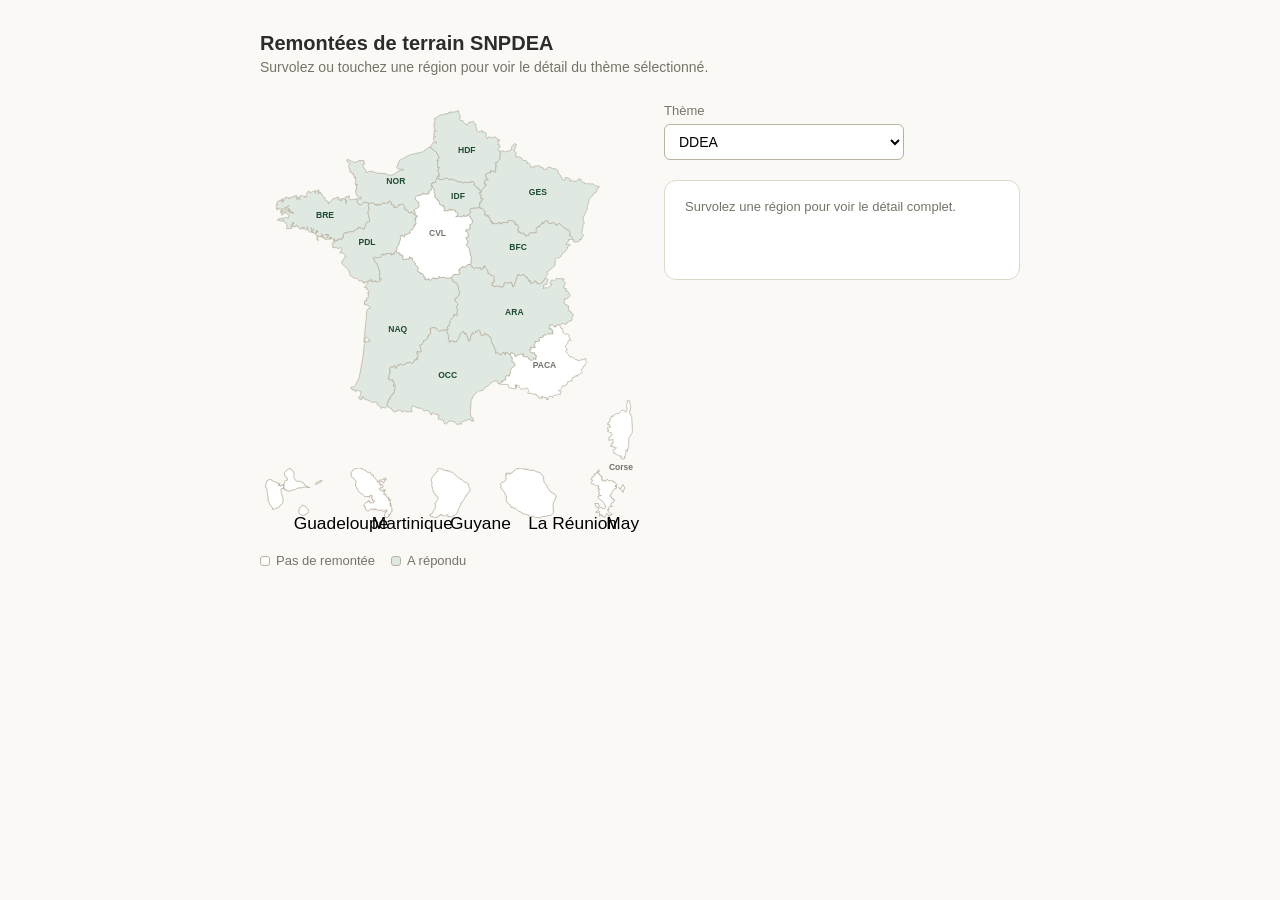
==== commit a8b5222e: "Update index.html" ====
--- a/index.html
+++ b/index.html
@@ -38,11 +38,25 @@
         <text class="region-label" data-region="NAQ" x="145.0" y="239.2">NAQ</text>
         <text class="region-label" data-region="ARA" x="267.7" y="220.8">ARA</text>
         <text class="region-label" data-region="OCC" x="197.6" y="287.2">OCC</text>
-        <text class="region-label" data-region="PACACOR" x="297.5" y="264.9">PACA</text>
+        <text class="region-label" data-region="PACACOR" x="299.5" y="276.9">PACA</text>
+        <text class="region-label" data-region="PACACOR" x="380" y="384">Corse</text>
       </svg>
     </div>
 
-    <div class="bubble drom" data-region="DROM">DROM-COM</div>
+    <div class="drom-strip">
+      <svg id="drom-svg" viewBox="0 0 350 62" xmlns="http://www.w3.org/2000/svg" role="img" aria-label="Territoires ultramarins">
+        <path class="region" data-region="DROM" d="M56.7,11.1L57.0,12.3L54.2,13.9L51.1,15.1L51.0,14.2L51.5,13.7L52.3,13.6L52.5,13.2L56.7,11.1ZM36.5,38.1L36.7,36.3L37.5,36.1L38.5,34.5L39.5,34.2L42.3,35.6L42.8,37.1L44.4,38.4L44.7,40.0L44.1,41.4L42.2,42.8L39.3,43.7L37.0,42.7L35.9,41.5L35.6,38.6L36.5,38.1ZM5.5,18.3L5.0,16.3L5.4,15.9L5.4,14.4L5.9,14.0L5.5,13.5L6.3,13.0L6.4,12.0L7.1,11.1L8.8,10.8L9.2,10.3L10.5,10.8L11.2,11.9L12.4,12.1L13.0,12.8L13.4,12.5L13.9,13.2L15.3,13.0L15.9,13.3L15.7,13.9L16.9,14.3L18.4,14.2L17.6,15.6L17.2,15.6L17.4,15.3L17.2,15.0L16.8,15.8L17.0,16.1L17.8,15.8L17.7,16.6L18.6,15.7L18.7,16.7L19.6,16.5L20.1,15.5L21.4,15.5L21.6,15.9L21.1,16.0L21.4,16.3L21.8,16.0L21.9,17.4L21.6,17.8L21.8,19.0L22.3,19.1L22.1,19.5L21.7,19.6L21.2,18.8L19.8,18.7L19.3,19.8L19.6,20.9L19.1,21.6L19.8,22.6L19.5,23.4L20.2,24.5L20.0,25.0L21.1,25.8L20.4,27.0L21.1,27.8L21.1,30.4L21.4,31.1L20.3,33.2L17.7,35.3L17.3,36.6L16.3,37.0L15.4,36.7L14.7,37.4L14.1,37.2L13.3,38.0L11.6,38.1L11.1,35.9L9.1,34.0L8.7,32.4L7.5,30.7L7.7,28.7L7.3,28.5L7.2,27.7L7.5,25.9L6.9,25.2L7.1,23.2L6.6,22.8L6.4,21.5L6.7,20.2L5.5,18.3ZM23.6,20.3L22.9,19.8L23.4,20.0L23.5,19.8L23.1,19.9L22.8,18.9L21.8,17.7L22.0,17.5L21.9,15.8L21.5,15.2L22.3,15.1L22.3,14.7L22.0,14.4L22.6,14.0L23.1,11.8L23.5,11.4L24.5,11.6L24.6,11.1L25.4,10.8L25.0,10.7L25.3,10.3L24.9,10.1L25.3,9.3L24.6,8.5L24.4,8.7L23.3,8.1L22.3,5.2L22.7,4.0L27.3,0.0L27.5,1.0L28.7,1.0L28.8,1.7L30.8,3.2L31.6,6.1L31.1,7.2L31.1,8.7L32.8,11.5L33.5,12.1L35.0,12.1L35.3,12.4L35.7,12.2L38.1,12.6L38.2,12.9L40.6,14.2L41.6,16.3L46.1,18.2L40.8,17.4L38.3,18.3L35.5,18.4L33.4,19.0L32.8,19.7L32.1,19.6L31.9,20.0L29.0,20.6L27.3,21.4L24.5,20.8L24.4,20.1L23.6,20.3Z"><title>Guadeloupe</title></path>
+        <path class="region" data-region="DROM" d="M93.9,23.6L92.3,23.1L90.4,20.9L87.8,16.0L88.5,12.4L85.9,9.2L85.1,9.1L83.9,7.1L84.0,4.4L85.8,1.5L88.2,0.3L92.0,0.0L95.7,1.4L99.4,4.1L100.8,3.9L102.0,4.5L101.8,5.1L102.6,5.3L103.0,6.5L104.6,6.6L104.3,7.5L105.8,9.4L106.5,9.5L106.2,9.8L107.6,11.1L108.5,13.3L109.4,11.7L110.6,10.9L111.9,11.3L114.9,9.2L116.1,9.7L116.3,11.3L115.8,11.3L115.3,10.4L114.1,11.0L114.9,11.8L113.9,12.6L114.7,13.0L114.2,13.6L112.9,13.4L112.7,12.7L111.4,12.0L109.9,12.7L109.8,13.2L110.4,13.6L109.8,13.6L109.7,14.6L110.7,15.3L111.0,14.8L111.5,14.8L110.8,16.1L112.5,15.3L112.5,16.5L113.7,16.9L112.8,17.9L111.2,18.0L111.5,18.8L110.5,18.3L109.9,19.7L111.2,21.2L112.0,21.1L112.7,20.0L113.0,20.4L114.1,20.1L114.4,20.7L114.7,20.0L115.4,20.0L115.1,21.3L114.8,20.9L114.7,21.4L113.5,21.2L113.3,21.7L114.9,22.3L114.3,22.5L114.6,23.3L114.0,23.5L113.9,24.2L115.0,24.2L115.0,24.8L116.5,24.4L115.8,25.1L116.7,26.1L116.3,26.6L117.6,27.2L118.2,26.7L118.7,27.9L118.2,28.1L119.1,28.2L118.1,28.5L118.2,29.2L119.0,29.0L118.5,29.4L119.2,29.4L118.8,30.1L120.6,29.2L119.4,31.0L120.5,32.1L119.5,32.5L120.7,32.9L120.6,33.7L119.8,33.5L119.6,34.6L120.8,34.4L120.8,36.1L122.0,37.6L120.8,38.3L122.1,39.4L120.8,40.2L119.8,43.0L118.5,42.6L119.4,44.1L118.8,43.8L117.9,45.4L116.7,45.6L115.8,45.4L114.4,43.3L115.6,41.5L115.3,40.2L115.8,40.7L116.3,40.6L116.3,39.7L117.1,39.9L116.9,38.5L116.0,38.3L113.9,40.6L112.8,39.4L112.9,38.6L112.2,38.3L110.7,39.2L108.7,38.9L107.9,38.2L107.0,38.7L106.5,37.4L106.1,38.2L105.4,37.7L105.4,38.9L104.3,37.7L104.1,38.4L103.0,37.5L101.7,37.8L99.5,40.0L98.2,38.7L97.4,38.6L97.4,36.7L96.4,36.4L96.9,35.2L95.4,34.9L96.7,32.5L97.7,31.7L98.8,31.7L99.9,29.8L99.9,30.8L101.2,30.3L101.3,30.9L100.6,31.3L102.2,32.4L102.6,31.9L103.4,32.4L103.9,31.7L104.0,32.3L105.2,31.3L104.9,30.8L105.6,30.9L104.9,29.9L103.6,29.9L103.8,28.3L102.5,27.7L103.2,26.6L102.9,26.2L103.4,26.1L102.7,25.9L102.9,25.1L101.0,25.6L101.3,26.9L100.2,26.4L99.2,26.7L99.4,25.9L99.3,25.8L98.6,26.5L98.2,26.0L96.4,26.4L93.9,23.6Z"><title>Martinique</title></path>
+        <path class="region" data-region="DROM" d="M170.5,2.3L171.3,2.3L172.4,2.6L172.9,2.6L173.2,2.9L173.1,2.6L172.6,2.5L172.7,2.4L172.9,2.3L173.1,2.5L174.7,3.0L175.5,3.5L176.1,3.7L176.4,4.0L176.5,3.9L176.4,3.7L176.4,3.6L177.1,3.8L177.3,4.0L178.0,4.5L178.0,4.6L178.2,4.7L178.5,5.1L178.5,5.2L179.1,5.6L179.2,5.8L179.6,6.2L180.6,6.9L181.1,7.4L181.1,7.6L181.7,8.1L182.0,8.1L182.1,8.2L182.0,8.2L182.0,8.3L182.2,8.3L183.2,9.3L183.8,9.7L183.8,9.8L184.4,10.5L184.5,10.5L184.8,10.3L184.8,10.2L185.2,10.1L185.8,10.5L185.7,10.7L185.9,10.9L186.1,11.2L186.4,11.2L186.5,11.3L186.7,11.7L186.9,11.8L187.2,12.1L187.3,12.1L187.3,12.0L187.6,12.2L187.7,12.3L187.9,12.4L188.7,13.0L188.8,13.0L188.9,13.2L190.1,13.6L190.2,13.5L190.8,13.6L191.1,13.8L191.2,14.1L191.4,14.1L191.7,14.6L191.9,15.5L191.8,15.9L192.2,16.5L192.1,16.6L192.1,16.8L192.7,17.2L192.9,17.1L192.9,17.3L192.7,17.4L192.6,17.6L192.7,18.2L193.1,18.9L193.3,19.0L193.3,19.2L193.4,19.3L193.6,19.6L193.8,19.6L193.6,19.9L193.5,21.1L193.4,21.4L193.1,21.6L192.2,22.1L191.8,22.4L191.8,22.6L191.8,23.1L191.6,23.5L190.8,24.2L190.6,24.6L190.5,24.6L190.5,24.7L190.2,24.7L190.3,24.8L190.3,24.8L190.0,24.9L189.9,25.1L190.1,25.3L190.0,25.6L189.6,25.6L189.4,25.8L189.1,26.6L189.2,26.8L188.8,27.3L188.3,28.2L188.1,28.2L188.1,28.4L187.9,28.6L187.8,28.9L187.6,29.1L187.0,30.3L186.7,30.7L186.6,31.0L186.5,31.1L186.1,31.7L186.0,31.8L185.9,31.6L185.7,31.6L185.6,31.8L185.3,31.9L185.2,32.2L185.2,32.6L184.9,32.6L184.7,32.9L184.8,33.0L184.6,33.0L184.6,33.1L184.7,33.2L184.7,33.5L184.9,33.8L184.6,34.5L184.4,34.5L184.3,35.1L184.2,35.4L184.1,35.5L184.1,35.5L184.0,35.7L184.1,35.8L184.3,35.8L184.2,35.9L184.1,36.0L183.9,36.0L183.7,36.1L183.0,37.4L183.0,37.8L182.9,37.8L183.0,37.9L182.4,38.8L182.3,39.2L182.2,39.1L182.0,39.3L182.2,39.5L182.1,39.7L182.3,39.8L182.4,40.1L182.2,40.2L182.2,40.3L182.1,40.3L181.9,40.5L182.0,40.7L182.1,40.7L182.1,40.8L181.9,40.9L181.6,41.2L181.5,41.4L181.2,41.4L181.2,41.6L181.3,41.7L181.2,41.8L181.0,41.8L180.9,41.9L180.9,42.1L180.7,42.3L180.7,42.7L180.0,42.9L179.9,43.0L180.0,43.1L179.7,43.2L179.3,43.4L179.2,43.4L178.9,43.6L178.4,43.7L178.4,43.9L178.2,43.9L178.2,44.1L178.0,44.1L177.9,44.4L177.8,44.4L177.8,44.6L177.6,45.1L177.2,45.0L177.1,45.2L176.5,45.3L176.4,45.2L175.7,45.0L175.4,44.6L174.7,44.6L173.7,44.7L173.6,44.9L173.3,44.7L173.1,45.0L172.9,45.0L172.9,44.7L172.9,44.6L173.1,44.6L173.2,44.3L173.2,44.4L173.4,44.2L173.5,44.2L173.5,44.1L173.2,44.0L173.1,43.8L172.8,43.6L172.6,43.5L172.4,43.3L172.4,43.0L172.3,43.1L172.2,43.2L172.1,43.0L171.9,43.0L171.8,43.1L171.9,43.3L171.7,43.5L171.5,43.6L171.4,43.6L171.2,43.8L171.0,43.8L170.6,44.2L170.5,44.2L170.3,44.1L169.5,44.2L169.2,44.0L169.0,44.1L168.8,43.9L168.6,44.0L168.5,43.9L168.1,43.9L168.2,43.7L168.1,43.7L168.0,43.6L167.8,43.7L167.6,43.5L167.5,43.5L167.2,43.5L167.2,43.5L167.1,43.5L167.0,43.4L167.1,43.3L167.1,43.2L167.2,43.1L167.3,43.0L167.2,43.0L167.1,42.9L166.9,42.9L167.1,42.7L166.9,42.7L166.7,42.7L166.5,42.8L166.5,42.8L166.3,42.8L166.3,42.9L166.2,43.0L166.2,43.1L165.9,43.2L165.8,43.3L165.9,43.3L166.1,43.3L166.1,43.5L166.0,43.5L165.8,43.6L165.6,43.6L165.6,43.4L165.5,43.6L165.2,43.5L165.2,43.7L165.2,43.8L165.2,43.8L165.2,43.9L165.1,44.0L165.0,44.1L164.8,44.1L164.8,43.9L164.7,43.9L164.6,43.9L164.6,44.0L164.5,44.1L164.6,44.4L164.5,44.5L164.5,44.7L164.2,44.6L164.1,44.8L163.9,44.8L163.5,45.1L162.9,44.9L162.9,45.2L162.7,45.2L162.7,45.5L162.7,45.7L162.6,45.6L162.4,45.9L162.5,46.0L162.2,45.8L162.0,46.0L161.9,45.9L161.6,45.8L161.6,45.5L161.5,45.5L161.4,45.2L161.4,45.2L160.9,45.5L160.6,45.4L160.4,45.6L160.2,45.6L159.7,45.4L159.5,45.5L159.5,45.3L159.3,45.3L159.2,45.1L159.2,44.9L159.3,44.9L159.2,44.7L158.5,44.9L158.5,44.9L158.5,44.8L158.4,44.7L158.1,44.8L157.7,44.7L157.7,44.5L157.5,44.5L157.5,44.3L157.4,44.2L157.2,44.2L157.1,44.1L156.8,44.0L157.3,43.9L157.2,43.8L157.0,43.7L157.0,43.5L157.0,43.4L157.0,43.3L156.7,43.2L156.3,43.3L156.2,43.2L156.3,43.1L156.3,43.0L156.6,42.9L157.0,43.1L157.0,43.2L157.4,43.1L157.3,42.9L157.4,42.5L157.6,42.2L157.8,41.9L158.2,42.0L158.5,41.9L158.7,41.5L158.9,41.5L158.9,41.3L159.1,41.2L159.1,41.0L159.2,41.0L159.4,40.8L159.4,40.3L159.6,40.1L159.7,39.7L159.8,39.7L159.7,39.4L160.1,39.1L160.2,39.0L160.3,38.9L160.3,38.8L160.4,38.7L160.3,38.6L160.4,38.3L160.7,38.1L160.7,38.1L161.0,37.9L160.9,37.8L161.0,37.8L161.1,37.6L161.1,37.4L161.3,37.2L161.1,36.9L161.4,36.8L161.5,36.5L161.3,36.2L161.4,36.0L161.4,35.7L161.5,35.7L161.6,35.5L161.5,35.3L161.7,35.2L161.5,35.0L161.4,34.8L161.6,34.7L161.6,34.6L161.3,33.9L161.6,33.8L161.5,33.6L161.6,33.4L161.3,33.1L161.3,33.2L161.1,33.1L161.1,33.0L161.2,33.0L161.1,32.9L161.2,32.8L161.2,32.5L161.4,32.1L161.6,32.2L162.0,31.4L162.2,31.3L162.3,31.2L162.5,31.0L162.7,31.1L163.0,30.8L163.0,30.3L163.1,30.2L163.0,29.9L163.1,29.9L163.5,29.5L163.6,29.4L163.5,29.2L163.7,28.8L163.7,28.3L163.8,28.1L163.6,28.0L163.7,27.7L163.9,27.4L164.0,27.1L163.7,26.6L163.5,26.6L163.4,26.8L163.2,26.7L163.1,26.7L163.1,26.5L162.7,26.2L162.7,26.1L162.8,25.7L162.6,25.5L162.2,24.7L161.9,24.6L161.4,24.6L161.3,24.6L161.2,24.3L161.4,24.2L161.3,24.0L160.8,23.9L160.6,23.4L160.6,23.3L160.1,22.9L159.9,22.3L159.8,21.9L159.5,21.6L159.3,21.5L159.4,21.0L159.4,20.7L159.7,20.4L159.7,20.3L159.1,19.9L158.9,19.8L158.8,19.7L158.8,19.5L158.9,18.8L158.8,18.2L158.9,17.6L158.5,17.4L158.3,17.5L158.2,17.4L158.3,16.9L158.2,16.6L158.3,16.2L158.1,15.4L158.4,15.1L158.5,14.4L158.2,14.0L158.4,13.7L158.3,13.3L158.4,13.1L158.3,12.9L158.0,12.9L157.9,12.7L158.0,12.3L157.9,11.8L157.9,11.1L157.8,10.8L157.7,10.8L157.7,10.7L158.2,10.2L158.2,9.2L158.5,8.8L158.5,8.4L159.0,8.1L159.2,7.7L159.3,7.6L159.4,7.4L159.9,6.6L160.2,6.1L161.4,5.4L161.6,5.1L162.0,4.8L162.3,4.2L163.0,3.4L163.2,3.2L163.3,3.0L163.5,2.8L163.7,2.2L163.7,1.7L163.6,1.2L164.2,0.0L164.6,0.0L165.1,0.2L165.8,0.2L166.3,0.3L167.3,0.8L168.9,1.7L169.1,1.8L170.5,2.3Z"><title>Guyane</title></path>
+        <path class="region" data-region="DROM" d="M225.8,23.1L221.7,18.3L222.1,16.1L221.3,14.8L222.8,13.0L224.6,12.8L226.3,11.5L226.8,9.4L226.3,7.4L226.7,5.8L226.8,6.5L227.3,5.6L227.0,5.2L226.8,5.7L227.1,4.6L229.7,5.0L229.4,5.5L230.3,5.7L230.0,4.9L231.9,4.5L236.1,0.9L240.7,0.0L242.3,1.1L245.0,0.9L248.2,2.0L252.5,2.2L254.8,3.5L257.0,3.9L258.6,4.9L261.1,8.4L261.6,13.0L264.0,15.8L264.6,17.8L268.0,22.2L271.8,24.2L272.6,25.7L272.7,27.7L271.8,27.9L271.7,29.5L270.4,31.6L269.8,34.5L270.3,36.9L270.0,38.9L270.3,41.3L267.6,43.9L266.0,43.7L262.1,44.9L259.8,44.7L259.0,45.5L257.0,46.0L255.8,45.4L253.9,45.8L252.0,44.4L249.0,44.7L248.0,43.7L244.9,42.6L243.5,42.7L243.0,41.9L241.4,41.7L240.6,40.6L238.1,40.0L235.7,37.4L231.1,36.1L230.7,34.4L227.6,31.8L226.6,29.4L227.1,25.7L225.9,24.8L225.8,23.1Z"><title>La Réunion</title></path>
+        <path class="region" data-region="DROM" d="M311.8,20.6L313.3,19.6L311.5,19.4L311.6,18.4L311.1,18.5L312.0,17.9L312.1,16.2L310.9,16.8L310.2,16.0L309.0,16.2L307.0,14.3L305.9,14.9L304.8,13.4L306.7,11.3L304.5,10.7L305.7,9.4L305.9,7.9L307.2,8.1L308.5,6.9L307.7,5.6L309.5,5.6L310.9,2.6L312.4,1.8L312.5,3.2L310.4,4.2L312.4,5.0L312.0,5.7L313.3,6.2L313.6,7.4L315.5,8.0L314.5,8.6L315.6,10.5L314.4,10.8L314.9,11.3L316.7,12.2L316.8,11.4L317.6,11.4L318.5,12.5L319.9,10.1L321.1,11.7L325.7,12.0L325.6,13.0L327.1,13.4L328.8,15.6L328.2,17.1L327.6,17.0L328.1,16.3L327.6,15.7L327.1,17.2L328.1,17.4L328.6,18.5L326.5,19.1L324.3,21.6L324.4,22.8L323.3,23.4L323.5,24.5L322.0,25.6L323.4,26.0L324.1,28.2L325.5,28.2L325.6,29.5L326.6,29.4L326.1,31.1L323.5,32.5L323.0,33.6L324.6,35.4L322.3,35.0L321.0,36.9L321.5,38.3L320.2,38.2L321.2,41.0L323.1,42.4L324.5,42.2L323.2,43.8L321.6,43.4L321.3,44.7L320.5,42.7L319.2,41.9L317.8,45.3L316.9,45.3L315.9,44.0L315.0,44.8L314.8,42.8L313.5,43.1L312.9,44.6L312.8,40.0L310.9,41.2L309.2,40.7L311.2,39.5L312.3,37.0L311.5,36.0L310.2,36.6L308.3,32.8L311.7,32.7L312.5,35.8L316.3,37.6L317.8,37.1L318.5,35.8L316.5,31.7L310.9,27.0L312.1,25.8L314.4,25.3L311.9,24.7L312.6,22.8L311.8,20.6ZM332.6,19.6L331.3,18.9L330.6,18.0L332.2,19.1L334.3,15.3L336.1,18.4L335.4,18.8L335.7,19.9L334.3,20.8L334.6,22.5L332.6,19.6Z"><title>Mayotte</title></path>
+        <text class="drom-label" data-region="DROM" x="31.0" y="56">Guadeloupe</text>
+        <text class="drom-label" data-region="DROM" x="103.0" y="56">Martinique</text>
+        <text class="drom-label" data-region="DROM" x="175.0" y="56">Guyane</text>
+        <text class="drom-label" data-region="DROM" x="247.0" y="56">La Réunion</text>
+        <text class="drom-label" data-region="DROM" x="319.0" y="56">Mayotte</text>
+      </svg>
+    </div>
 
     <div class="legend">
       <span><span class="swatch" style="background:var(--panel);"></span>Pas de remontée</span>
--- a/style.css
+++ b/style.css
@@ -54,20 +54,58 @@
 .map-image {
   position: relative;
   width: 380px;
-  height: 390px;
   max-width: 100%;
 }
 
+#map-svg {
+  display: block;
+  width: 100%;
+  height: auto;
+  overflow: visible;
+}
+
+.region {
+  fill: var(--panel);
+  stroke: var(--border-strong);
+  stroke-width: 0.8;
+  stroke-linejoin: round;
+  cursor: pointer;
+  transition: fill .15s;
+}
+
+.region.has-data {
+  fill: var(--accent-bg);
+}
+
+.region:hover,
+.region.active {
+  stroke: var(--accent-text);
+  stroke-width: 1.8;
+}
+
+.region-label {
+  font-size: 9px;
+  font-weight: 700;
+  fill: var(--text-muted);
+  text-anchor: middle;
+  dominant-baseline: middle;
+  pointer-events: none;
+  user-select: none;
+}
+
+.region-label.has-data {
+  fill: var(--accent-text);
+}
+
 .bubble {
-  position: absolute;
+  display: inline-block;
+  margin-top: 10px;
+  padding: 6px 12px;
   border-radius: 18px;
-  border: 1px solid var(--border-strong);
+  border: 1px dashed var(--border-strong);
   background: var(--panel);
   color: var(--text-muted);
-  display: flex;
-  align-items: center;
-  justify-content: center;
-  font-size: 13px;
+  font-size: 12px;
   font-weight: 700;
   cursor: pointer;
   transition: background-color .15s, border-color .15s, box-shadow .15s;
@@ -82,10 +120,6 @@
 .bubble:hover,
 .bubble.active {
   box-shadow: 0 0 0 2px var(--accent-border);
-}
-
-.bubble.drom {
-  border-style: dashed;
 }
 
 .legend {
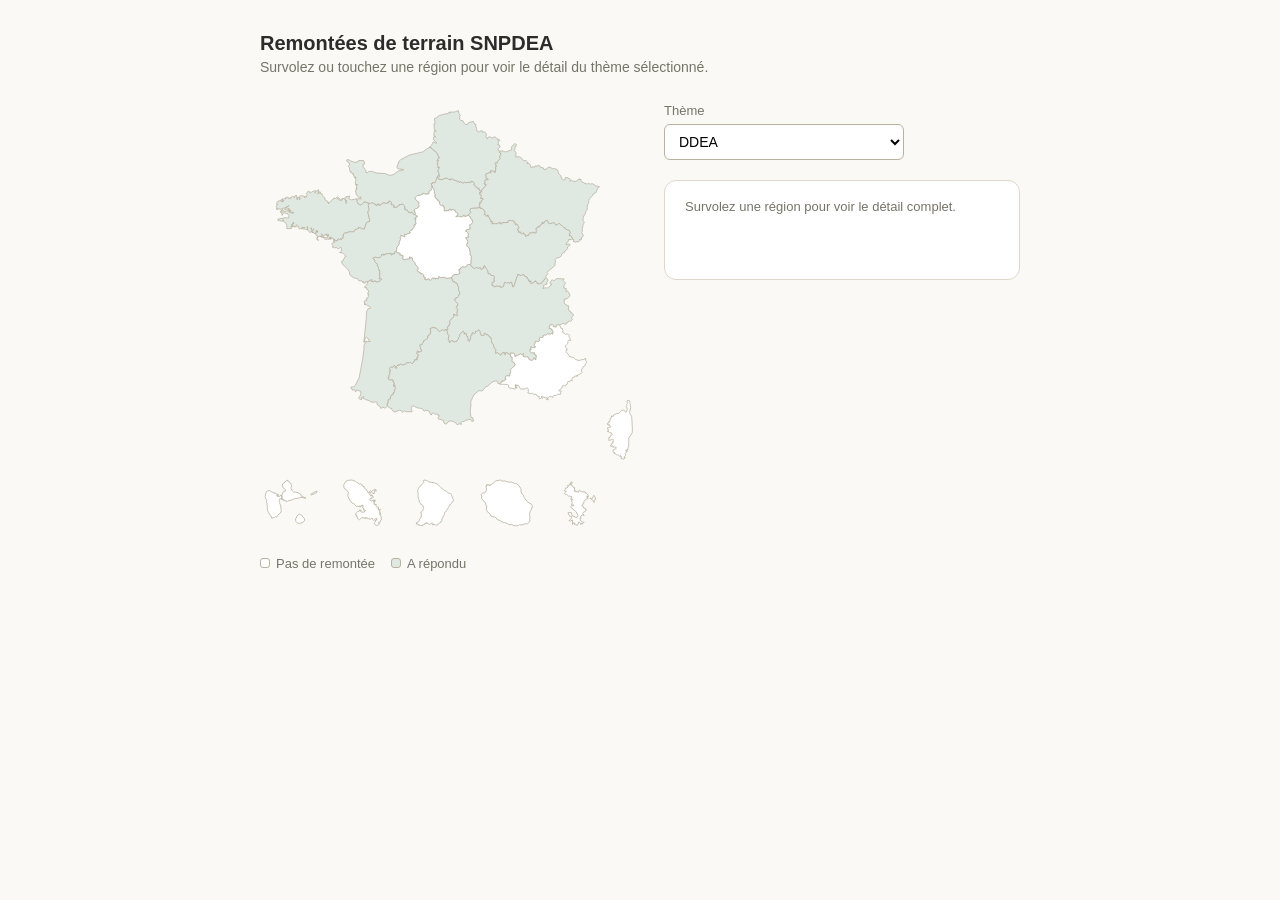
==== commit 68f2f09b: "Update index.html" ====
--- a/index.html
+++ b/index.html
@@ -27,19 +27,6 @@
         <path class="region" data-region="ARA" d="M267.2,193.4L271.4,180.5L271.6,181.2L272.5,180.7L274.4,181.8L277.3,180.5L278.2,180.9L278.5,182.4L281.1,183.3L281.4,183.9L280.7,184.5L282.8,185.7L282.4,186.2L283.5,188.4L284.0,187.0L284.3,188.2L285.1,187.9L284.8,189.8L285.3,190.1L288.4,189.0L289.7,187.1L289.7,187.9L291.6,188.5L291.8,190.3L295.2,190.2L296.7,189.4L300.5,184.4L303.2,185.8L303.5,186.3L301.7,189.4L302.3,190.6L298.4,192.0L298.1,192.7L298.9,193.2L297.9,195.3L300.4,194.4L302.6,194.8L306.7,191.6L307.1,190.4L306.0,190.8L305.2,189.6L307.0,186.3L308.0,186.1L309.2,187.3L312.4,184.8L320.1,185.2L319.2,186.9L321.6,189.6L320.0,192.4L319.8,194.9L322.5,195.4L321.9,198.3L323.5,197.7L325.4,200.2L326.3,203.0L323.6,205.9L322.0,205.8L321.7,206.8L320.4,206.3L320.1,210.5L321.4,212.0L322.6,212.2L322.9,213.3L325.2,213.7L324.6,215.7L325.2,218.8L326.6,219.2L326.4,220.0L327.8,220.2L328.1,221.5L330.0,222.5L329.4,224.3L328.1,225.5L328.7,228.2L327.0,229.9L326.4,229.3L324.3,230.0L323.8,231.4L322.3,231.6L322.3,232.7L321.2,233.1L319.1,231.8L315.5,233.7L312.4,233.8L311.6,234.3L311.7,235.7L308.6,235.2L308.6,234.1L307.8,233.2L305.1,233.7L305.4,235.2L304.8,235.4L304.3,237.4L307.5,237.9L307.5,239.6L308.4,240.1L308.3,243.4L306.6,242.6L305.6,243.5L302.5,243.0L300.5,244.8L299.4,244.1L297.7,245.2L298.5,246.1L297.7,246.9L294.5,246.9L293.8,248.9L294.6,249.5L293.6,251.0L289.7,251.0L289.8,252.5L288.5,255.1L290.3,256.7L289.4,256.7L288.9,257.9L284.9,256.8L285.0,258.7L285.9,259.1L283.8,259.6L284.5,260.8L284.2,261.6L285.7,262.9L289.3,263.0L288.8,264.0L289.6,264.3L289.8,265.5L290.8,265.5L290.8,268.3L289.7,269.2L290.7,269.4L290.6,270.1L289.4,269.9L289.6,269.3L288.8,268.4L288.0,268.5L288.0,269.9L286.0,271.3L282.9,269.8L282.9,268.0L282.2,267.5L277.0,267.0L276.7,265.2L277.3,263.7L275.7,265.2L274.5,264.0L268.4,267.0L267.8,264.1L266.7,263.3L263.8,263.2L263.7,265.4L259.9,262.6L258.6,262.8L258.3,264.9L257.2,264.7L256.9,262.5L254.4,263.7L253.5,265.6L250.1,262.9L248.1,263.6L247.8,260.8L248.6,260.3L246.5,257.8L245.5,254.1L244.3,253.2L243.4,250.0L243.8,249.3L243.2,248.7L243.5,247.7L242.5,247.4L242.4,246.3L241.8,246.7L240.0,243.9L238.0,244.3L238.2,243.3L237.1,242.4L236.2,242.5L236.0,244.4L233.1,245.1L231.6,241.8L231.5,240.1L230.4,238.8L228.1,240.6L227.1,240.1L226.8,242.1L225.6,243.1L224.3,241.5L223.4,242.1L223.2,244.2L222.5,244.0L221.9,245.3L221.7,248.6L221.1,248.6L220.2,251.3L219.0,249.9L218.9,247.3L218.3,246.9L219.0,246.4L217.7,245.8L217.0,242.6L214.7,243.3L214.8,241.3L213.8,240.1L210.8,242.9L210.2,245.7L208.9,247.1L209.2,248.4L207.6,249.6L206.8,251.3L203.8,251.5L203.1,250.3L202.0,250.4L200.2,251.1L199.9,252.4L198.9,251.5L199.2,250.2L198.7,249.3L197.9,249.2L198.9,245.0L196.7,242.2L197.3,241.3L196.2,238.8L198.1,238.2L197.0,235.8L199.1,234.8L199.2,232.7L200.6,231.7L199.8,231.1L199.5,229.5L203.9,225.2L204.2,223.3L203.7,222.3L207.0,223.9L208.2,223.4L207.3,222.1L208.0,217.0L206.6,215.3L207.3,213.6L208.1,213.7L208.2,211.0L206.1,209.2L204.7,206.6L205.8,206.4L206.1,205.2L207.4,205.2L209.0,203.4L208.7,203.1L209.2,201.8L210.5,201.2L210.0,200.5L210.3,198.9L208.9,196.9L209.2,193.6L208.3,193.0L208.0,191.1L206.8,189.2L205.5,189.4L204.8,187.7L204.1,188.4L202.4,187.2L203.4,186.4L202.0,185.7L201.9,183.2L204.1,180.6L208.5,180.5L210.6,179.2L210.2,177.6L209.4,177.1L210.0,175.7L209.3,175.4L210.9,175.2L210.8,174.1L212.9,173.0L212.9,172.2L213.7,171.9L214.3,173.0L216.6,172.7L218.4,170.3L221.1,169.9L222.4,172.0L225.8,174.5L227.7,173.1L229.7,174.3L231.7,173.2L232.5,174.1L232.2,175.1L233.2,175.6L234.1,174.3L235.3,174.1L235.0,172.8L236.3,172.8L235.7,171.8L236.3,171.3L239.6,176.5L240.0,179.7L242.6,180.1L243.2,181.6L245.6,181.6L246.8,182.7L246.2,185.0L246.4,187.7L246.9,187.8L244.1,189.1L244.1,192.2L246.1,192.5L246.5,193.7L249.5,192.6L251.7,193.5L252.2,192.8L253.4,193.0L253.3,194.1L254.1,194.2L256.5,193.1L257.4,188.9L258.8,188.9L259.9,190.0L261.4,189.0L262.9,190.1L263.4,188.8L264.5,188.6L265.3,189.6L264.6,190.5L266.0,191.3L265.6,191.5L265.8,193.4L267.2,193.4Z"><title>Auvergne-Rhône-Alpes</title></path>
         <path class="region" data-region="OCC" d="M188.9,329.5L187.4,328.9L187.6,327.8L184.1,327.5L182.8,326.4L180.9,326.5L180.9,328.0L179.8,328.3L177.7,324.0L174.4,323.6L172.7,324.4L170.5,321.4L168.1,321.4L167.4,320.7L166.5,321.3L160.8,318.6L159.5,319.5L159.8,320.7L159.1,321.5L159.7,321.8L159.1,322.6L160.0,323.8L160.0,325.0L153.3,325.0L151.7,323.8L150.0,325.7L149.1,324.1L146.9,323.3L142.3,325.2L140.8,325.0L140.5,324.0L139.5,323.9L138.1,321.0L137.3,321.4L134.3,319.4L133.7,316.5L134.9,315.9L134.8,313.1L135.5,312.9L135.5,311.9L137.5,311.4L137.2,309.0L138.5,308.5L139.2,306.6L140.5,306.7L140.3,305.0L141.0,305.2L141.8,303.2L141.1,302.0L143.1,300.3L142.1,299.3L142.2,296.6L140.5,297.9L141.0,297.5L140.6,295.9L141.8,295.5L141.0,294.8L140.6,292.7L139.8,292.8L139.8,291.4L135.9,291.3L135.8,290.1L135.0,290.0L134.9,289.1L136.0,288.6L135.7,286.6L137.2,285.5L136.6,285.0L136.3,282.9L137.3,282.8L136.8,281.0L137.4,280.6L136.0,279.5L137.6,278.0L139.8,278.3L141.3,276.2L142.5,277.4L141.7,278.3L143.8,279.5L144.3,278.8L143.7,277.1L145.6,275.5L146.4,276.6L147.2,275.1L148.3,274.8L150.2,276.0L153.8,274.5L154.3,273.5L156.8,273.6L157.8,272.6L160.0,274.6L161.6,273.3L162.1,271.6L163.1,271.4L162.9,270.2L165.6,270.4L165.5,269.1L164.6,268.7L165.9,268.4L166.5,265.5L167.1,265.2L165.0,263.9L165.7,261.2L166.3,261.1L166.9,262.6L170.1,261.3L169.9,259.5L169.1,259.2L168.8,256.5L167.9,255.1L171.1,254.0L170.9,253.3L172.4,251.5L172.2,250.3L175.9,248.6L176.8,246.7L176.2,245.6L177.9,245.0L178.0,243.7L179.9,242.5L179.2,241.3L180.0,241.0L179.1,237.6L182.4,236.1L182.6,236.8L185.3,236.8L188.6,240.7L192.1,238.7L193.2,239.7L196.2,238.8L197.3,241.3L196.7,242.2L198.9,245.0L197.9,249.2L198.7,249.3L199.2,250.2L198.9,251.5L199.9,252.4L200.2,251.1L202.0,250.4L203.1,250.3L203.8,251.5L207.2,251.1L207.6,249.6L209.2,248.4L208.9,247.1L210.2,245.7L210.3,243.8L213.8,240.1L214.8,241.3L214.7,243.3L217.0,242.6L217.7,245.8L219.0,246.4L218.3,246.9L218.9,247.3L219.0,249.9L220.2,251.3L221.1,248.6L221.7,248.6L221.9,245.3L222.5,244.0L223.2,244.2L223.4,242.1L224.3,241.5L225.6,243.1L226.8,242.1L227.1,240.1L228.1,240.6L230.4,238.8L231.5,240.1L231.6,241.8L233.1,245.1L236.0,244.4L236.2,242.5L237.1,242.4L238.2,243.3L238.0,244.3L240.0,243.9L241.8,246.7L242.4,246.3L242.5,247.4L243.5,247.7L243.2,248.7L243.8,249.3L243.4,250.0L244.3,253.2L245.5,254.1L246.5,257.8L248.6,260.3L247.8,260.8L248.0,263.6L250.1,262.9L253.5,265.6L255.3,262.8L257.0,262.5L257.1,264.6L258.3,264.9L258.6,262.8L260.0,262.6L261.4,264.2L263.4,264.9L264.4,267.5L265.2,267.5L265.6,268.5L265.6,272.5L266.6,272.3L268.8,275.2L267.1,278.0L263.5,280.6L264.2,281.4L263.6,282.0L263.8,283.8L262.8,286.0L263.2,287.5L259.5,287.0L257.9,289.8L259.1,290.3L258.8,291.1L255.5,293.2L255.0,292.8L255.2,292.4L255.0,292.4L254.8,292.8L255.3,293.4L253.0,294.5L252.8,296.0L250.1,294.9L249.8,294.2L250.4,293.3L249.8,292.6L246.7,292.7L243.8,294.2L239.6,298.2L237.5,298.9L234.0,303.1L230.3,302.8L225.1,307.4L222.0,313.9L221.7,316.0L222.2,316.5L221.3,324.5L222.0,330.6L224.3,331.7L224.0,332.7L225.2,334.7L222.9,335.1L221.7,333.2L219.3,332.9L218.5,333.9L216.5,333.8L214.8,335.6L213.7,335.1L212.1,335.8L211.5,336.5L212.2,338.2L209.4,337.6L208.4,338.5L207.1,338.3L205.8,336.3L201.2,334.6L198.5,335.2L196.7,337.5L194.9,338.0L193.6,336.7L192.9,334.0L187.5,332.5L187.6,330.4L188.9,329.5Z"><title>Occitanie</title></path>
         <path class="region" data-region="PACACOR" d="M323.9,251.4L324.3,252.2L323.4,254.0L321.3,255.7L321.9,257.5L323.8,259.4L322.3,259.7L322.2,262.0L325.0,265.1L325.4,266.7L330.0,268.0L332.5,270.3L334.2,270.2L334.5,271.2L336.2,271.4L336.4,270.7L341.3,270.0L341.8,268.9L342.9,268.9L342.6,270.7L343.9,272.5L343.8,273.3L342.4,274.6L342.2,276.6L340.0,277.6L339.8,279.4L338.2,280.5L339.0,283.6L337.9,285.1L337.1,284.7L335.7,286.2L334.4,286.2L333.8,287.9L333.4,286.7L333.1,287.5L331.4,287.4L330.7,288.9L329.2,288.7L328.3,291.2L328.7,292.8L327.7,291.8L326.1,293.2L324.2,292.9L323.2,296.4L321.5,297.0L321.4,297.8L318.5,297.6L317.7,300.2L314.3,302.9L317.2,303.3L316.4,304.3L316.8,305.8L315.8,306.3L315.9,307.0L313.7,306.2L312.0,307.7L309.1,307.9L308.4,308.8L308.5,310.1L306.2,308.8L304.3,309.0L303.1,310.4L303.0,312.0L303.5,312.1L302.9,312.4L301.4,312.0L302.5,311.6L302.0,310.2L299.6,310.4L299.2,309.4L297.1,309.5L296.9,308.7L295.9,309.4L297.6,310.8L296.2,310.4L294.6,311.5L293.6,310.8L294.0,309.0L291.1,307.9L290.8,306.6L289.2,306.3L288.7,307.3L286.9,305.3L286.0,305.9L281.8,305.3L282.7,303.7L281.9,302.7L282.7,302.3L282.1,300.7L281.1,299.8L278.9,301.0L274.2,301.1L272.1,297.3L270.8,297.1L270.1,298.1L270.4,297.1L269.8,297.5L269.3,296.2L269.7,297.9L268.3,297.3L269.3,298.2L268.8,298.1L268.7,298.5L269.6,298.6L268.4,299.2L269.8,299.9L270.7,299.0L269.1,300.8L268.6,301.0L262.1,299.8L261.3,298.9L262.1,297.4L260.6,296.3L252.8,296.0L253.0,294.5L255.3,293.4L254.8,292.8L255.0,292.4L255.5,293.2L258.8,291.1L259.1,290.3L257.9,289.8L259.5,287.0L263.2,287.5L262.8,286.0L263.8,283.8L263.6,282.0L264.2,281.4L263.5,280.6L268.8,276.0L267.4,273.2L266.6,272.3L265.7,272.6L265.3,271.7L265.6,268.5L265.2,267.5L264.4,267.5L263.8,265.8L263.8,263.2L267.1,263.6L267.8,264.1L268.4,267.0L274.5,264.0L275.7,265.2L277.3,263.7L276.9,266.9L282.2,267.5L282.9,268.0L282.9,269.8L284.3,269.9L284.8,271.1L287.0,270.6L288.1,269.7L287.9,268.6L288.6,268.4L289.6,269.3L289.4,269.9L290.6,270.1L290.7,269.4L289.7,269.2L290.8,268.3L290.8,265.5L289.8,265.5L289.6,264.3L288.8,264.0L289.4,263.0L285.7,262.9L284.2,261.6L284.5,260.8L283.8,259.6L285.9,259.1L285.0,258.7L284.9,256.8L288.9,257.9L289.4,256.7L290.3,256.7L288.5,255.1L289.8,252.5L289.7,251.0L293.6,251.0L294.6,249.5L293.8,248.9L294.5,246.9L297.7,246.9L298.5,246.1L297.7,245.2L299.4,244.1L300.5,244.8L302.5,243.0L305.6,243.5L306.6,242.6L308.3,243.4L308.4,240.1L307.5,239.6L307.5,237.9L304.3,237.4L304.8,235.4L305.4,235.2L305.0,233.8L305.8,233.1L306.7,233.8L307.8,233.2L308.6,234.1L308.6,235.2L310.8,235.9L311.8,235.7L311.6,234.3L312.4,233.8L315.3,233.5L316.6,237.1L318.5,237.3L318.3,238.3L319.0,239.3L318.6,241.4L321.6,243.5L323.3,243.0L325.8,244.5L325.1,245.8L327.2,249.9L324.8,249.6L323.9,251.4ZM388.2,352.8L388.0,361.9L387.1,363.2L387.5,364.5L386.5,364.8L386.7,365.6L385.4,365.2L384.7,366.3L387.0,366.6L384.5,368.9L384.9,370.6L383.0,373.3L384.3,372.7L384.2,373.3L383.1,375.0L379.9,374.1L380.6,372.2L379.2,372.1L379.5,370.8L378.5,371.6L377.3,370.5L375.3,370.4L374.2,369.1L373.2,369.3L373.6,368.2L372.7,368.3L371.7,367.5L372.2,367.2L371.5,366.5L372.0,365.0L374.1,364.4L375.1,362.8L372.5,361.9L371.7,362.5L371.5,360.9L369.7,361.6L369.7,361.0L368.5,360.9L370.3,359.7L369.8,358.6L371.4,358.2L371.8,357.5L370.9,357.0L371.9,356.8L371.6,355.5L372.2,355.0L370.9,353.6L370.1,354.6L367.1,355.1L367.6,353.6L366.7,352.5L368.6,352.0L368.5,350.7L370.8,349.2L369.6,346.9L368.5,347.3L367.3,346.0L366.4,346.2L366.6,345.4L365.9,345.6L366.8,344.8L365.9,344.6L366.6,344.4L366.5,343.3L365.4,342.2L369.4,341.0L368.5,339.7L367.0,339.5L367.7,338.6L367.3,337.9L365.8,338.6L365.5,337.3L367.2,336.5L367.1,335.4L368.4,335.4L368.2,334.4L369.0,333.4L368.2,333.2L368.7,331.7L370.1,331.3L369.8,329.3L371.7,330.1L372.3,329.6L372.2,328.4L375.6,326.8L377.8,326.9L380.6,323.5L383.2,323.3L384.9,325.7L385.6,325.1L386.4,323.1L386.3,321.0L385.5,319.6L386.3,318.4L385.8,317.3L386.8,316.2L386.3,313.6L388.4,312.9L389.5,313.9L389.2,314.8L390.3,320.7L389.0,325.7L391.3,330.4L392.0,343.7L391.8,347.2L388.2,352.8Z"><title>PACA / Corse</title></path>
-        <text class="region-label" data-region="BRE" x="68.4" y="118.5">BRE</text>
-        <text class="region-label" data-region="NOR" x="143.0" y="82.4">NOR</text>
-        <text class="region-label" data-region="HDF" x="217.7" y="50.3">HDF</text>
-        <text class="region-label" data-region="PDL" x="112.6" y="146.6">PDL</text>
-        <text class="region-label" data-region="IDF" x="208.4" y="99.1">IDF</text>
-        <text class="region-label" data-region="GES" x="292.5" y="94.5">GES</text>
-        <text class="region-label" data-region="CVL" x="186.9" y="138.0">CVL</text>
-        <text class="region-label" data-region="BFC" x="271.7" y="152.0">BFC</text>
-        <text class="region-label" data-region="NAQ" x="145.0" y="239.2">NAQ</text>
-        <text class="region-label" data-region="ARA" x="267.7" y="220.8">ARA</text>
-        <text class="region-label" data-region="OCC" x="197.6" y="287.2">OCC</text>
-        <text class="region-label" data-region="PACACOR" x="299.5" y="276.9">PACA</text>
-        <text class="region-label" data-region="PACACOR" x="380" y="384">Corse</text>
       </svg>
     </div>
 
@@ -50,11 +37,6 @@
         <path class="region" data-region="DROM" d="M170.5,2.3L171.3,2.3L172.4,2.6L172.9,2.6L173.2,2.9L173.1,2.6L172.6,2.5L172.7,2.4L172.9,2.3L173.1,2.5L174.7,3.0L175.5,3.5L176.1,3.7L176.4,4.0L176.5,3.9L176.4,3.7L176.4,3.6L177.1,3.8L177.3,4.0L178.0,4.5L178.0,4.6L178.2,4.7L178.5,5.1L178.5,5.2L179.1,5.6L179.2,5.8L179.6,6.2L180.6,6.9L181.1,7.4L181.1,7.6L181.7,8.1L182.0,8.1L182.1,8.2L182.0,8.2L182.0,8.3L182.2,8.3L183.2,9.3L183.8,9.7L183.8,9.8L184.4,10.5L184.5,10.5L184.8,10.3L184.8,10.2L185.2,10.1L185.8,10.5L185.7,10.7L185.9,10.9L186.1,11.2L186.4,11.2L186.5,11.3L186.7,11.7L186.9,11.8L187.2,12.1L187.3,12.1L187.3,12.0L187.6,12.2L187.7,12.3L187.9,12.4L188.7,13.0L188.8,13.0L188.9,13.2L190.1,13.6L190.2,13.5L190.8,13.6L191.1,13.8L191.2,14.1L191.4,14.1L191.7,14.6L191.9,15.5L191.8,15.9L192.2,16.5L192.1,16.6L192.1,16.8L192.7,17.2L192.9,17.1L192.9,17.3L192.7,17.4L192.6,17.6L192.7,18.2L193.1,18.9L193.3,19.0L193.3,19.2L193.4,19.3L193.6,19.6L193.8,19.6L193.6,19.9L193.5,21.1L193.4,21.4L193.1,21.6L192.2,22.1L191.8,22.4L191.8,22.6L191.8,23.1L191.6,23.5L190.8,24.2L190.6,24.6L190.5,24.6L190.5,24.7L190.2,24.7L190.3,24.8L190.3,24.8L190.0,24.9L189.9,25.1L190.1,25.3L190.0,25.6L189.6,25.6L189.4,25.8L189.1,26.6L189.2,26.8L188.8,27.3L188.3,28.2L188.1,28.2L188.1,28.4L187.9,28.6L187.8,28.9L187.6,29.1L187.0,30.3L186.7,30.7L186.6,31.0L186.5,31.1L186.1,31.7L186.0,31.8L185.9,31.6L185.7,31.6L185.6,31.8L185.3,31.9L185.2,32.2L185.2,32.6L184.9,32.6L184.7,32.9L184.8,33.0L184.6,33.0L184.6,33.1L184.7,33.2L184.7,33.5L184.9,33.8L184.6,34.5L184.4,34.5L184.3,35.1L184.2,35.4L184.1,35.5L184.1,35.5L184.0,35.7L184.1,35.8L184.3,35.8L184.2,35.9L184.1,36.0L183.9,36.0L183.7,36.1L183.0,37.4L183.0,37.8L182.9,37.8L183.0,37.9L182.4,38.8L182.3,39.2L182.2,39.1L182.0,39.3L182.2,39.5L182.1,39.7L182.3,39.8L182.4,40.1L182.2,40.2L182.2,40.3L182.1,40.3L181.9,40.5L182.0,40.7L182.1,40.7L182.1,40.8L181.9,40.9L181.6,41.2L181.5,41.4L181.2,41.4L181.2,41.6L181.3,41.7L181.2,41.8L181.0,41.8L180.9,41.9L180.9,42.1L180.7,42.3L180.7,42.7L180.0,42.9L179.9,43.0L180.0,43.1L179.7,43.2L179.3,43.4L179.2,43.4L178.9,43.6L178.4,43.7L178.4,43.9L178.2,43.9L178.2,44.1L178.0,44.1L177.9,44.4L177.8,44.4L177.8,44.6L177.6,45.1L177.2,45.0L177.1,45.2L176.5,45.3L176.4,45.2L175.7,45.0L175.4,44.6L174.7,44.6L173.7,44.7L173.6,44.9L173.3,44.7L173.1,45.0L172.9,45.0L172.9,44.7L172.9,44.6L173.1,44.6L173.2,44.3L173.2,44.4L173.4,44.2L173.5,44.2L173.5,44.1L173.2,44.0L173.1,43.8L172.8,43.6L172.6,43.5L172.4,43.3L172.4,43.0L172.3,43.1L172.2,43.2L172.1,43.0L171.9,43.0L171.8,43.1L171.9,43.3L171.7,43.5L171.5,43.6L171.4,43.6L171.2,43.8L171.0,43.8L170.6,44.2L170.5,44.2L170.3,44.1L169.5,44.2L169.2,44.0L169.0,44.1L168.8,43.9L168.6,44.0L168.5,43.9L168.1,43.9L168.2,43.7L168.1,43.7L168.0,43.6L167.8,43.7L167.6,43.5L167.5,43.5L167.2,43.5L167.2,43.5L167.1,43.5L167.0,43.4L167.1,43.3L167.1,43.2L167.2,43.1L167.3,43.0L167.2,43.0L167.1,42.9L166.9,42.9L167.1,42.7L166.9,42.7L166.7,42.7L166.5,42.8L166.5,42.8L166.3,42.8L166.3,42.9L166.2,43.0L166.2,43.1L165.9,43.2L165.8,43.3L165.9,43.3L166.1,43.3L166.1,43.5L166.0,43.5L165.8,43.6L165.6,43.6L165.6,43.4L165.5,43.6L165.2,43.5L165.2,43.7L165.2,43.8L165.2,43.8L165.2,43.9L165.1,44.0L165.0,44.1L164.8,44.1L164.8,43.9L164.7,43.9L164.6,43.9L164.6,44.0L164.5,44.1L164.6,44.4L164.5,44.5L164.5,44.7L164.2,44.6L164.1,44.8L163.9,44.8L163.5,45.1L162.9,44.9L162.9,45.2L162.7,45.2L162.7,45.5L162.7,45.7L162.6,45.6L162.4,45.9L162.5,46.0L162.2,45.8L162.0,46.0L161.9,45.9L161.6,45.8L161.6,45.5L161.5,45.5L161.4,45.2L161.4,45.2L160.9,45.5L160.6,45.4L160.4,45.6L160.2,45.6L159.7,45.4L159.5,45.5L159.5,45.3L159.3,45.3L159.2,45.1L159.2,44.9L159.3,44.9L159.2,44.7L158.5,44.9L158.5,44.9L158.5,44.8L158.4,44.7L158.1,44.8L157.7,44.7L157.7,44.5L157.5,44.5L157.5,44.3L157.4,44.2L157.2,44.2L157.1,44.1L156.8,44.0L157.3,43.9L157.2,43.8L157.0,43.7L157.0,43.5L157.0,43.4L157.0,43.3L156.7,43.2L156.3,43.3L156.2,43.2L156.3,43.1L156.3,43.0L156.6,42.9L157.0,43.1L157.0,43.2L157.4,43.1L157.3,42.9L157.4,42.5L157.6,42.2L157.8,41.9L158.2,42.0L158.5,41.9L158.7,41.5L158.9,41.5L158.9,41.3L159.1,41.2L159.1,41.0L159.2,41.0L159.4,40.8L159.4,40.3L159.6,40.1L159.7,39.7L159.8,39.7L159.7,39.4L160.1,39.1L160.2,39.0L160.3,38.9L160.3,38.8L160.4,38.7L160.3,38.6L160.4,38.3L160.7,38.1L160.7,38.1L161.0,37.9L160.9,37.8L161.0,37.8L161.1,37.6L161.1,37.4L161.3,37.2L161.1,36.9L161.4,36.8L161.5,36.5L161.3,36.2L161.4,36.0L161.4,35.7L161.5,35.7L161.6,35.5L161.5,35.3L161.7,35.2L161.5,35.0L161.4,34.8L161.6,34.7L161.6,34.6L161.3,33.9L161.6,33.8L161.5,33.6L161.6,33.4L161.3,33.1L161.3,33.2L161.1,33.1L161.1,33.0L161.2,33.0L161.1,32.9L161.2,32.8L161.2,32.5L161.4,32.1L161.6,32.2L162.0,31.4L162.2,31.3L162.3,31.2L162.5,31.0L162.7,31.1L163.0,30.8L163.0,30.3L163.1,30.2L163.0,29.9L163.1,29.9L163.5,29.5L163.6,29.4L163.5,29.2L163.7,28.8L163.7,28.3L163.8,28.1L163.6,28.0L163.7,27.7L163.9,27.4L164.0,27.1L163.7,26.6L163.5,26.6L163.4,26.8L163.2,26.7L163.1,26.7L163.1,26.5L162.7,26.2L162.7,26.1L162.8,25.7L162.6,25.5L162.2,24.7L161.9,24.6L161.4,24.6L161.3,24.6L161.2,24.3L161.4,24.2L161.3,24.0L160.8,23.9L160.6,23.4L160.6,23.3L160.1,22.9L159.9,22.3L159.8,21.9L159.5,21.6L159.3,21.5L159.4,21.0L159.4,20.7L159.7,20.4L159.7,20.3L159.1,19.9L158.9,19.8L158.8,19.7L158.8,19.5L158.9,18.8L158.8,18.2L158.9,17.6L158.5,17.4L158.3,17.5L158.2,17.4L158.3,16.9L158.2,16.6L158.3,16.2L158.1,15.4L158.4,15.1L158.5,14.4L158.2,14.0L158.4,13.7L158.3,13.3L158.4,13.1L158.3,12.9L158.0,12.9L157.9,12.7L158.0,12.3L157.9,11.8L157.9,11.1L157.8,10.8L157.7,10.8L157.7,10.7L158.2,10.2L158.2,9.2L158.5,8.8L158.5,8.4L159.0,8.1L159.2,7.7L159.3,7.6L159.4,7.4L159.9,6.6L160.2,6.1L161.4,5.4L161.6,5.1L162.0,4.8L162.3,4.2L163.0,3.4L163.2,3.2L163.3,3.0L163.5,2.8L163.7,2.2L163.7,1.7L163.6,1.2L164.2,0.0L164.6,0.0L165.1,0.2L165.8,0.2L166.3,0.3L167.3,0.8L168.9,1.7L169.1,1.8L170.5,2.3Z"><title>Guyane</title></path>
         <path class="region" data-region="DROM" d="M225.8,23.1L221.7,18.3L222.1,16.1L221.3,14.8L222.8,13.0L224.6,12.8L226.3,11.5L226.8,9.4L226.3,7.4L226.7,5.8L226.8,6.5L227.3,5.6L227.0,5.2L226.8,5.7L227.1,4.6L229.7,5.0L229.4,5.5L230.3,5.7L230.0,4.9L231.9,4.5L236.1,0.9L240.7,0.0L242.3,1.1L245.0,0.9L248.2,2.0L252.5,2.2L254.8,3.5L257.0,3.9L258.6,4.9L261.1,8.4L261.6,13.0L264.0,15.8L264.6,17.8L268.0,22.2L271.8,24.2L272.6,25.7L272.7,27.7L271.8,27.9L271.7,29.5L270.4,31.6L269.8,34.5L270.3,36.9L270.0,38.9L270.3,41.3L267.6,43.9L266.0,43.7L262.1,44.9L259.8,44.7L259.0,45.5L257.0,46.0L255.8,45.4L253.9,45.8L252.0,44.4L249.0,44.7L248.0,43.7L244.9,42.6L243.5,42.7L243.0,41.9L241.4,41.7L240.6,40.6L238.1,40.0L235.7,37.4L231.1,36.1L230.7,34.4L227.6,31.8L226.6,29.4L227.1,25.7L225.9,24.8L225.8,23.1Z"><title>La Réunion</title></path>
         <path class="region" data-region="DROM" d="M311.8,20.6L313.3,19.6L311.5,19.4L311.6,18.4L311.1,18.5L312.0,17.9L312.1,16.2L310.9,16.8L310.2,16.0L309.0,16.2L307.0,14.3L305.9,14.9L304.8,13.4L306.7,11.3L304.5,10.7L305.7,9.4L305.9,7.9L307.2,8.1L308.5,6.9L307.7,5.6L309.5,5.6L310.9,2.6L312.4,1.8L312.5,3.2L310.4,4.2L312.4,5.0L312.0,5.7L313.3,6.2L313.6,7.4L315.5,8.0L314.5,8.6L315.6,10.5L314.4,10.8L314.9,11.3L316.7,12.2L316.8,11.4L317.6,11.4L318.5,12.5L319.9,10.1L321.1,11.7L325.7,12.0L325.6,13.0L327.1,13.4L328.8,15.6L328.2,17.1L327.6,17.0L328.1,16.3L327.6,15.7L327.1,17.2L328.1,17.4L328.6,18.5L326.5,19.1L324.3,21.6L324.4,22.8L323.3,23.4L323.5,24.5L322.0,25.6L323.4,26.0L324.1,28.2L325.5,28.2L325.6,29.5L326.6,29.4L326.1,31.1L323.5,32.5L323.0,33.6L324.6,35.4L322.3,35.0L321.0,36.9L321.5,38.3L320.2,38.2L321.2,41.0L323.1,42.4L324.5,42.2L323.2,43.8L321.6,43.4L321.3,44.7L320.5,42.7L319.2,41.9L317.8,45.3L316.9,45.3L315.9,44.0L315.0,44.8L314.8,42.8L313.5,43.1L312.9,44.6L312.8,40.0L310.9,41.2L309.2,40.7L311.2,39.5L312.3,37.0L311.5,36.0L310.2,36.6L308.3,32.8L311.7,32.7L312.5,35.8L316.3,37.6L317.8,37.1L318.5,35.8L316.5,31.7L310.9,27.0L312.1,25.8L314.4,25.3L311.9,24.7L312.6,22.8L311.8,20.6ZM332.6,19.6L331.3,18.9L330.6,18.0L332.2,19.1L334.3,15.3L336.1,18.4L335.4,18.8L335.7,19.9L334.3,20.8L334.6,22.5L332.6,19.6Z"><title>Mayotte</title></path>
-        <text class="drom-label" data-region="DROM" x="31.0" y="56">Guadeloupe</text>
-        <text class="drom-label" data-region="DROM" x="103.0" y="56">Martinique</text>
-        <text class="drom-label" data-region="DROM" x="175.0" y="56">Guyane</text>
-        <text class="drom-label" data-region="DROM" x="247.0" y="56">La Réunion</text>
-        <text class="drom-label" data-region="DROM" x="319.0" y="56">Mayotte</text>
       </svg>
     </div>
 
--- a/style.css
+++ b/style.css
@@ -97,29 +97,30 @@
   fill: var(--accent-text);
 }
 
-.bubble {
-  display: inline-block;
-  margin-top: 10px;
-  padding: 6px 12px;
-  border-radius: 18px;
-  border: 1px dashed var(--border-strong);
-  background: var(--panel);
-  color: var(--text-muted);
-  font-size: 12px;
+.drom-strip {
+  margin-top: 12px;
+  width: 92%;
+  max-width: 100%;
+}
+
+#drom-svg {
+  display: block;
+  width: 100%;
+  height: auto;
+  overflow: visible;
+}
+
+.drom-label {
+  font-size: 8px;
   font-weight: 700;
-  cursor: pointer;
-  transition: background-color .15s, border-color .15s, box-shadow .15s;
-}
-
-.bubble.has-data {
-  background: var(--accent-bg);
-  color: var(--accent-text);
-  border-color: var(--accent-border);
-}
-
-.bubble:hover,
-.bubble.active {
-  box-shadow: 0 0 0 2px var(--accent-border);
+  fill: var(--text-muted);
+  text-anchor: middle;
+  pointer-events: none;
+  user-select: none;
+}
+
+.drom-label.has-data {
+  fill: var(--accent-text);
 }
 
 .legend {
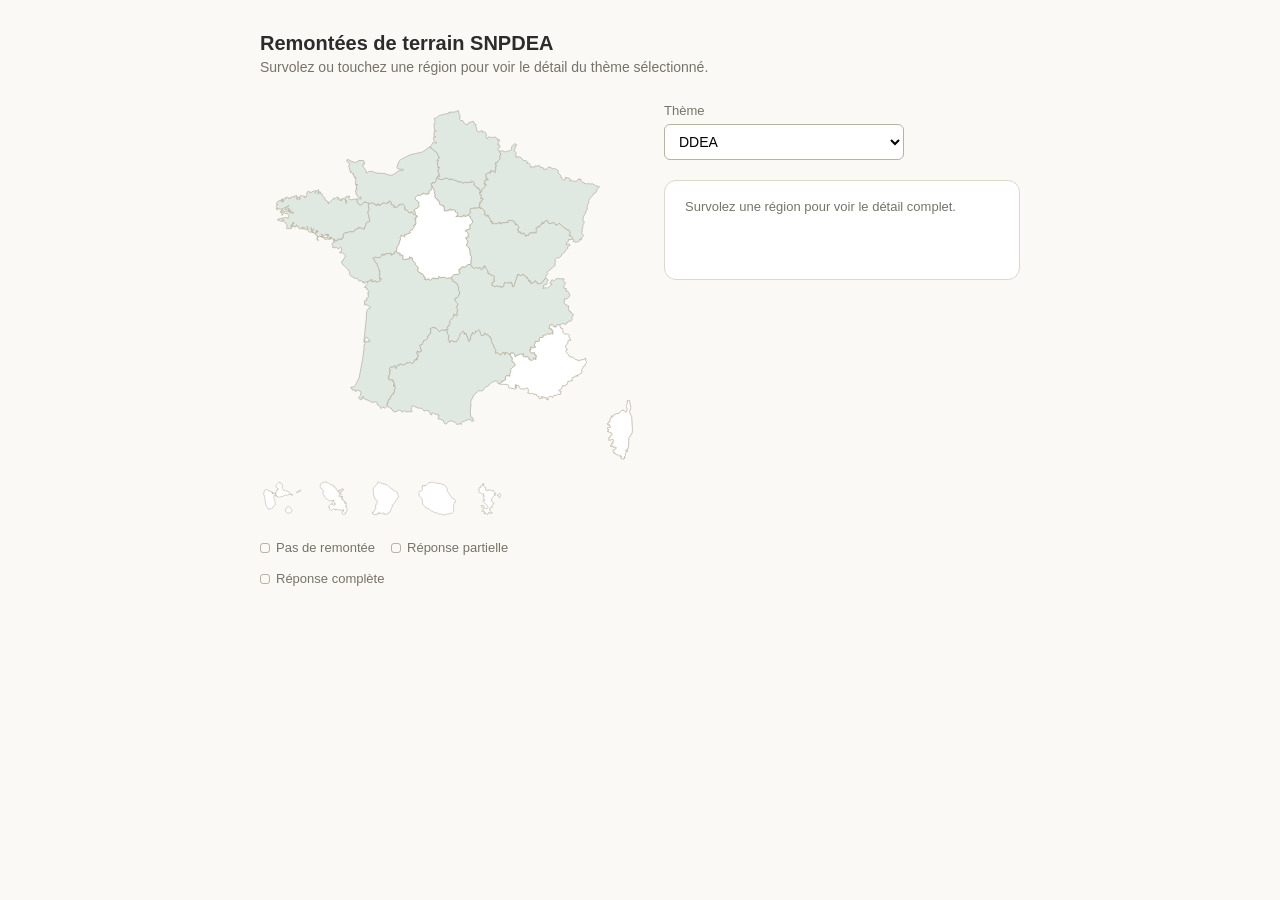
==== commit 9453f454: "Update index.html" ====
--- a/index.html
+++ b/index.html
@@ -32,17 +32,18 @@
 
     <div class="drom-strip">
       <svg id="drom-svg" viewBox="0 0 350 62" xmlns="http://www.w3.org/2000/svg" role="img" aria-label="Territoires ultramarins">
-        <path class="region" data-region="DROM" d="M56.7,11.1L57.0,12.3L54.2,13.9L51.1,15.1L51.0,14.2L51.5,13.7L52.3,13.6L52.5,13.2L56.7,11.1ZM36.5,38.1L36.7,36.3L37.5,36.1L38.5,34.5L39.5,34.2L42.3,35.6L42.8,37.1L44.4,38.4L44.7,40.0L44.1,41.4L42.2,42.8L39.3,43.7L37.0,42.7L35.9,41.5L35.6,38.6L36.5,38.1ZM5.5,18.3L5.0,16.3L5.4,15.9L5.4,14.4L5.9,14.0L5.5,13.5L6.3,13.0L6.4,12.0L7.1,11.1L8.8,10.8L9.2,10.3L10.5,10.8L11.2,11.9L12.4,12.1L13.0,12.8L13.4,12.5L13.9,13.2L15.3,13.0L15.9,13.3L15.7,13.9L16.9,14.3L18.4,14.2L17.6,15.6L17.2,15.6L17.4,15.3L17.2,15.0L16.8,15.8L17.0,16.1L17.8,15.8L17.7,16.6L18.6,15.7L18.7,16.7L19.6,16.5L20.1,15.5L21.4,15.5L21.6,15.9L21.1,16.0L21.4,16.3L21.8,16.0L21.9,17.4L21.6,17.8L21.8,19.0L22.3,19.1L22.1,19.5L21.7,19.6L21.2,18.8L19.8,18.7L19.3,19.8L19.6,20.9L19.1,21.6L19.8,22.6L19.5,23.4L20.2,24.5L20.0,25.0L21.1,25.8L20.4,27.0L21.1,27.8L21.1,30.4L21.4,31.1L20.3,33.2L17.7,35.3L17.3,36.6L16.3,37.0L15.4,36.7L14.7,37.4L14.1,37.2L13.3,38.0L11.6,38.1L11.1,35.9L9.1,34.0L8.7,32.4L7.5,30.7L7.7,28.7L7.3,28.5L7.2,27.7L7.5,25.9L6.9,25.2L7.1,23.2L6.6,22.8L6.4,21.5L6.7,20.2L5.5,18.3ZM23.6,20.3L22.9,19.8L23.4,20.0L23.5,19.8L23.1,19.9L22.8,18.9L21.8,17.7L22.0,17.5L21.9,15.8L21.5,15.2L22.3,15.1L22.3,14.7L22.0,14.4L22.6,14.0L23.1,11.8L23.5,11.4L24.5,11.6L24.6,11.1L25.4,10.8L25.0,10.7L25.3,10.3L24.9,10.1L25.3,9.3L24.6,8.5L24.4,8.7L23.3,8.1L22.3,5.2L22.7,4.0L27.3,0.0L27.5,1.0L28.7,1.0L28.8,1.7L30.8,3.2L31.6,6.1L31.1,7.2L31.1,8.7L32.8,11.5L33.5,12.1L35.0,12.1L35.3,12.4L35.7,12.2L38.1,12.6L38.2,12.9L40.6,14.2L41.6,16.3L46.1,18.2L40.8,17.4L38.3,18.3L35.5,18.4L33.4,19.0L32.8,19.7L32.1,19.6L31.9,20.0L29.0,20.6L27.3,21.4L24.5,20.8L24.4,20.1L23.6,20.3Z"><title>Guadeloupe</title></path>
-        <path class="region" data-region="DROM" d="M93.9,23.6L92.3,23.1L90.4,20.9L87.8,16.0L88.5,12.4L85.9,9.2L85.1,9.1L83.9,7.1L84.0,4.4L85.8,1.5L88.2,0.3L92.0,0.0L95.7,1.4L99.4,4.1L100.8,3.9L102.0,4.5L101.8,5.1L102.6,5.3L103.0,6.5L104.6,6.6L104.3,7.5L105.8,9.4L106.5,9.5L106.2,9.8L107.6,11.1L108.5,13.3L109.4,11.7L110.6,10.9L111.9,11.3L114.9,9.2L116.1,9.7L116.3,11.3L115.8,11.3L115.3,10.4L114.1,11.0L114.9,11.8L113.9,12.6L114.7,13.0L114.2,13.6L112.9,13.4L112.7,12.7L111.4,12.0L109.9,12.7L109.8,13.2L110.4,13.6L109.8,13.6L109.7,14.6L110.7,15.3L111.0,14.8L111.5,14.8L110.8,16.1L112.5,15.3L112.5,16.5L113.7,16.9L112.8,17.9L111.2,18.0L111.5,18.8L110.5,18.3L109.9,19.7L111.2,21.2L112.0,21.1L112.7,20.0L113.0,20.4L114.1,20.1L114.4,20.7L114.7,20.0L115.4,20.0L115.1,21.3L114.8,20.9L114.7,21.4L113.5,21.2L113.3,21.7L114.9,22.3L114.3,22.5L114.6,23.3L114.0,23.5L113.9,24.2L115.0,24.2L115.0,24.8L116.5,24.4L115.8,25.1L116.7,26.1L116.3,26.6L117.6,27.2L118.2,26.7L118.7,27.9L118.2,28.1L119.1,28.2L118.1,28.5L118.2,29.2L119.0,29.0L118.5,29.4L119.2,29.4L118.8,30.1L120.6,29.2L119.4,31.0L120.5,32.1L119.5,32.5L120.7,32.9L120.6,33.7L119.8,33.5L119.6,34.6L120.8,34.4L120.8,36.1L122.0,37.6L120.8,38.3L122.1,39.4L120.8,40.2L119.8,43.0L118.5,42.6L119.4,44.1L118.8,43.8L117.9,45.4L116.7,45.6L115.8,45.4L114.4,43.3L115.6,41.5L115.3,40.2L115.8,40.7L116.3,40.6L116.3,39.7L117.1,39.9L116.9,38.5L116.0,38.3L113.9,40.6L112.8,39.4L112.9,38.6L112.2,38.3L110.7,39.2L108.7,38.9L107.9,38.2L107.0,38.7L106.5,37.4L106.1,38.2L105.4,37.7L105.4,38.9L104.3,37.7L104.1,38.4L103.0,37.5L101.7,37.8L99.5,40.0L98.2,38.7L97.4,38.6L97.4,36.7L96.4,36.4L96.9,35.2L95.4,34.9L96.7,32.5L97.7,31.7L98.8,31.7L99.9,29.8L99.9,30.8L101.2,30.3L101.3,30.9L100.6,31.3L102.2,32.4L102.6,31.9L103.4,32.4L103.9,31.7L104.0,32.3L105.2,31.3L104.9,30.8L105.6,30.9L104.9,29.9L103.6,29.9L103.8,28.3L102.5,27.7L103.2,26.6L102.9,26.2L103.4,26.1L102.7,25.9L102.9,25.1L101.0,25.6L101.3,26.9L100.2,26.4L99.2,26.7L99.4,25.9L99.3,25.8L98.6,26.5L98.2,26.0L96.4,26.4L93.9,23.6Z"><title>Martinique</title></path>
-        <path class="region" data-region="DROM" d="M170.5,2.3L171.3,2.3L172.4,2.6L172.9,2.6L173.2,2.9L173.1,2.6L172.6,2.5L172.7,2.4L172.9,2.3L173.1,2.5L174.7,3.0L175.5,3.5L176.1,3.7L176.4,4.0L176.5,3.9L176.4,3.7L176.4,3.6L177.1,3.8L177.3,4.0L178.0,4.5L178.0,4.6L178.2,4.7L178.5,5.1L178.5,5.2L179.1,5.6L179.2,5.8L179.6,6.2L180.6,6.9L181.1,7.4L181.1,7.6L181.7,8.1L182.0,8.1L182.1,8.2L182.0,8.2L182.0,8.3L182.2,8.3L183.2,9.3L183.8,9.7L183.8,9.8L184.4,10.5L184.5,10.5L184.8,10.3L184.8,10.2L185.2,10.1L185.8,10.5L185.7,10.7L185.9,10.9L186.1,11.2L186.4,11.2L186.5,11.3L186.7,11.7L186.9,11.8L187.2,12.1L187.3,12.1L187.3,12.0L187.6,12.2L187.7,12.3L187.9,12.4L188.7,13.0L188.8,13.0L188.9,13.2L190.1,13.6L190.2,13.5L190.8,13.6L191.1,13.8L191.2,14.1L191.4,14.1L191.7,14.6L191.9,15.5L191.8,15.9L192.2,16.5L192.1,16.6L192.1,16.8L192.7,17.2L192.9,17.1L192.9,17.3L192.7,17.4L192.6,17.6L192.7,18.2L193.1,18.9L193.3,19.0L193.3,19.2L193.4,19.3L193.6,19.6L193.8,19.6L193.6,19.9L193.5,21.1L193.4,21.4L193.1,21.6L192.2,22.1L191.8,22.4L191.8,22.6L191.8,23.1L191.6,23.5L190.8,24.2L190.6,24.6L190.5,24.6L190.5,24.7L190.2,24.7L190.3,24.8L190.3,24.8L190.0,24.9L189.9,25.1L190.1,25.3L190.0,25.6L189.6,25.6L189.4,25.8L189.1,26.6L189.2,26.8L188.8,27.3L188.3,28.2L188.1,28.2L188.1,28.4L187.9,28.6L187.8,28.9L187.6,29.1L187.0,30.3L186.7,30.7L186.6,31.0L186.5,31.1L186.1,31.7L186.0,31.8L185.9,31.6L185.7,31.6L185.6,31.8L185.3,31.9L185.2,32.2L185.2,32.6L184.9,32.6L184.7,32.9L184.8,33.0L184.6,33.0L184.6,33.1L184.7,33.2L184.7,33.5L184.9,33.8L184.6,34.5L184.4,34.5L184.3,35.1L184.2,35.4L184.1,35.5L184.1,35.5L184.0,35.7L184.1,35.8L184.3,35.8L184.2,35.9L184.1,36.0L183.9,36.0L183.7,36.1L183.0,37.4L183.0,37.8L182.9,37.8L183.0,37.9L182.4,38.8L182.3,39.2L182.2,39.1L182.0,39.3L182.2,39.5L182.1,39.7L182.3,39.8L182.4,40.1L182.2,40.2L182.2,40.3L182.1,40.3L181.9,40.5L182.0,40.7L182.1,40.7L182.1,40.8L181.9,40.9L181.6,41.2L181.5,41.4L181.2,41.4L181.2,41.6L181.3,41.7L181.2,41.8L181.0,41.8L180.9,41.9L180.9,42.1L180.7,42.3L180.7,42.7L180.0,42.9L179.9,43.0L180.0,43.1L179.7,43.2L179.3,43.4L179.2,43.4L178.9,43.6L178.4,43.7L178.4,43.9L178.2,43.9L178.2,44.1L178.0,44.1L177.9,44.4L177.8,44.4L177.8,44.6L177.6,45.1L177.2,45.0L177.1,45.2L176.5,45.3L176.4,45.2L175.7,45.0L175.4,44.6L174.7,44.6L173.7,44.7L173.6,44.9L173.3,44.7L173.1,45.0L172.9,45.0L172.9,44.7L172.9,44.6L173.1,44.6L173.2,44.3L173.2,44.4L173.4,44.2L173.5,44.2L173.5,44.1L173.2,44.0L173.1,43.8L172.8,43.6L172.6,43.5L172.4,43.3L172.4,43.0L172.3,43.1L172.2,43.2L172.1,43.0L171.9,43.0L171.8,43.1L171.9,43.3L171.7,43.5L171.5,43.6L171.4,43.6L171.2,43.8L171.0,43.8L170.6,44.2L170.5,44.2L170.3,44.1L169.5,44.2L169.2,44.0L169.0,44.1L168.8,43.9L168.6,44.0L168.5,43.9L168.1,43.9L168.2,43.7L168.1,43.7L168.0,43.6L167.8,43.7L167.6,43.5L167.5,43.5L167.2,43.5L167.2,43.5L167.1,43.5L167.0,43.4L167.1,43.3L167.1,43.2L167.2,43.1L167.3,43.0L167.2,43.0L167.1,42.9L166.9,42.9L167.1,42.7L166.9,42.7L166.7,42.7L166.5,42.8L166.5,42.8L166.3,42.8L166.3,42.9L166.2,43.0L166.2,43.1L165.9,43.2L165.8,43.3L165.9,43.3L166.1,43.3L166.1,43.5L166.0,43.5L165.8,43.6L165.6,43.6L165.6,43.4L165.5,43.6L165.2,43.5L165.2,43.7L165.2,43.8L165.2,43.8L165.2,43.9L165.1,44.0L165.0,44.1L164.8,44.1L164.8,43.9L164.7,43.9L164.6,43.9L164.6,44.0L164.5,44.1L164.6,44.4L164.5,44.5L164.5,44.7L164.2,44.6L164.1,44.8L163.9,44.8L163.5,45.1L162.9,44.9L162.9,45.2L162.7,45.2L162.7,45.5L162.7,45.7L162.6,45.6L162.4,45.9L162.5,46.0L162.2,45.8L162.0,46.0L161.9,45.9L161.6,45.8L161.6,45.5L161.5,45.5L161.4,45.2L161.4,45.2L160.9,45.5L160.6,45.4L160.4,45.6L160.2,45.6L159.7,45.4L159.5,45.5L159.5,45.3L159.3,45.3L159.2,45.1L159.2,44.9L159.3,44.9L159.2,44.7L158.5,44.9L158.5,44.9L158.5,44.8L158.4,44.7L158.1,44.8L157.7,44.7L157.7,44.5L157.5,44.5L157.5,44.3L157.4,44.2L157.2,44.2L157.1,44.1L156.8,44.0L157.3,43.9L157.2,43.8L157.0,43.7L157.0,43.5L157.0,43.4L157.0,43.3L156.7,43.2L156.3,43.3L156.2,43.2L156.3,43.1L156.3,43.0L156.6,42.9L157.0,43.1L157.0,43.2L157.4,43.1L157.3,42.9L157.4,42.5L157.6,42.2L157.8,41.9L158.2,42.0L158.5,41.9L158.7,41.5L158.9,41.5L158.9,41.3L159.1,41.2L159.1,41.0L159.2,41.0L159.4,40.8L159.4,40.3L159.6,40.1L159.7,39.7L159.8,39.7L159.7,39.4L160.1,39.1L160.2,39.0L160.3,38.9L160.3,38.8L160.4,38.7L160.3,38.6L160.4,38.3L160.7,38.1L160.7,38.1L161.0,37.9L160.9,37.8L161.0,37.8L161.1,37.6L161.1,37.4L161.3,37.2L161.1,36.9L161.4,36.8L161.5,36.5L161.3,36.2L161.4,36.0L161.4,35.7L161.5,35.7L161.6,35.5L161.5,35.3L161.7,35.2L161.5,35.0L161.4,34.8L161.6,34.7L161.6,34.6L161.3,33.9L161.6,33.8L161.5,33.6L161.6,33.4L161.3,33.1L161.3,33.2L161.1,33.1L161.1,33.0L161.2,33.0L161.1,32.9L161.2,32.8L161.2,32.5L161.4,32.1L161.6,32.2L162.0,31.4L162.2,31.3L162.3,31.2L162.5,31.0L162.7,31.1L163.0,30.8L163.0,30.3L163.1,30.2L163.0,29.9L163.1,29.9L163.5,29.5L163.6,29.4L163.5,29.2L163.7,28.8L163.7,28.3L163.8,28.1L163.6,28.0L163.7,27.7L163.9,27.4L164.0,27.1L163.7,26.6L163.5,26.6L163.4,26.8L163.2,26.7L163.1,26.7L163.1,26.5L162.7,26.2L162.7,26.1L162.8,25.7L162.6,25.5L162.2,24.7L161.9,24.6L161.4,24.6L161.3,24.6L161.2,24.3L161.4,24.2L161.3,24.0L160.8,23.9L160.6,23.4L160.6,23.3L160.1,22.9L159.9,22.3L159.8,21.9L159.5,21.6L159.3,21.5L159.4,21.0L159.4,20.7L159.7,20.4L159.7,20.3L159.1,19.9L158.9,19.8L158.8,19.7L158.8,19.5L158.9,18.8L158.8,18.2L158.9,17.6L158.5,17.4L158.3,17.5L158.2,17.4L158.3,16.9L158.2,16.6L158.3,16.2L158.1,15.4L158.4,15.1L158.5,14.4L158.2,14.0L158.4,13.7L158.3,13.3L158.4,13.1L158.3,12.9L158.0,12.9L157.9,12.7L158.0,12.3L157.9,11.8L157.9,11.1L157.8,10.8L157.7,10.8L157.7,10.7L158.2,10.2L158.2,9.2L158.5,8.8L158.5,8.4L159.0,8.1L159.2,7.7L159.3,7.6L159.4,7.4L159.9,6.6L160.2,6.1L161.4,5.4L161.6,5.1L162.0,4.8L162.3,4.2L163.0,3.4L163.2,3.2L163.3,3.0L163.5,2.8L163.7,2.2L163.7,1.7L163.6,1.2L164.2,0.0L164.6,0.0L165.1,0.2L165.8,0.2L166.3,0.3L167.3,0.8L168.9,1.7L169.1,1.8L170.5,2.3Z"><title>Guyane</title></path>
-        <path class="region" data-region="DROM" d="M225.8,23.1L221.7,18.3L222.1,16.1L221.3,14.8L222.8,13.0L224.6,12.8L226.3,11.5L226.8,9.4L226.3,7.4L226.7,5.8L226.8,6.5L227.3,5.6L227.0,5.2L226.8,5.7L227.1,4.6L229.7,5.0L229.4,5.5L230.3,5.7L230.0,4.9L231.9,4.5L236.1,0.9L240.7,0.0L242.3,1.1L245.0,0.9L248.2,2.0L252.5,2.2L254.8,3.5L257.0,3.9L258.6,4.9L261.1,8.4L261.6,13.0L264.0,15.8L264.6,17.8L268.0,22.2L271.8,24.2L272.6,25.7L272.7,27.7L271.8,27.9L271.7,29.5L270.4,31.6L269.8,34.5L270.3,36.9L270.0,38.9L270.3,41.3L267.6,43.9L266.0,43.7L262.1,44.9L259.8,44.7L259.0,45.5L257.0,46.0L255.8,45.4L253.9,45.8L252.0,44.4L249.0,44.7L248.0,43.7L244.9,42.6L243.5,42.7L243.0,41.9L241.4,41.7L240.6,40.6L238.1,40.0L235.7,37.4L231.1,36.1L230.7,34.4L227.6,31.8L226.6,29.4L227.1,25.7L225.9,24.8L225.8,23.1Z"><title>La Réunion</title></path>
-        <path class="region" data-region="DROM" d="M311.8,20.6L313.3,19.6L311.5,19.4L311.6,18.4L311.1,18.5L312.0,17.9L312.1,16.2L310.9,16.8L310.2,16.0L309.0,16.2L307.0,14.3L305.9,14.9L304.8,13.4L306.7,11.3L304.5,10.7L305.7,9.4L305.9,7.9L307.2,8.1L308.5,6.9L307.7,5.6L309.5,5.6L310.9,2.6L312.4,1.8L312.5,3.2L310.4,4.2L312.4,5.0L312.0,5.7L313.3,6.2L313.6,7.4L315.5,8.0L314.5,8.6L315.6,10.5L314.4,10.8L314.9,11.3L316.7,12.2L316.8,11.4L317.6,11.4L318.5,12.5L319.9,10.1L321.1,11.7L325.7,12.0L325.6,13.0L327.1,13.4L328.8,15.6L328.2,17.1L327.6,17.0L328.1,16.3L327.6,15.7L327.1,17.2L328.1,17.4L328.6,18.5L326.5,19.1L324.3,21.6L324.4,22.8L323.3,23.4L323.5,24.5L322.0,25.6L323.4,26.0L324.1,28.2L325.5,28.2L325.6,29.5L326.6,29.4L326.1,31.1L323.5,32.5L323.0,33.6L324.6,35.4L322.3,35.0L321.0,36.9L321.5,38.3L320.2,38.2L321.2,41.0L323.1,42.4L324.5,42.2L323.2,43.8L321.6,43.4L321.3,44.7L320.5,42.7L319.2,41.9L317.8,45.3L316.9,45.3L315.9,44.0L315.0,44.8L314.8,42.8L313.5,43.1L312.9,44.6L312.8,40.0L310.9,41.2L309.2,40.7L311.2,39.5L312.3,37.0L311.5,36.0L310.2,36.6L308.3,32.8L311.7,32.7L312.5,35.8L316.3,37.6L317.8,37.1L318.5,35.8L316.5,31.7L310.9,27.0L312.1,25.8L314.4,25.3L311.9,24.7L312.6,22.8L311.8,20.6ZM332.6,19.6L331.3,18.9L330.6,18.0L332.2,19.1L334.3,15.3L336.1,18.4L335.4,18.8L335.7,19.9L334.3,20.8L334.6,22.5L332.6,19.6Z"><title>Mayotte</title></path>
+        <path class="region" data-region="DROM" d="M56.7,11.1L57.0,12.3L54.2,13.9L51.1,15.1L51.0,14.2L51.5,13.7L52.3,13.6L52.5,13.2L56.7,11.1ZM36.5,38.1L36.7,36.3L37.5,36.1L38.5,34.5L39.5,34.2L42.3,35.6L42.8,37.1L44.4,38.4L44.7,40.0L44.1,41.4L42.2,42.8L39.3,43.7L37.0,42.7L35.9,41.5L35.6,38.6L36.5,38.1ZM5.5,18.3L5.0,16.3L5.4,15.9L5.4,14.4L5.9,14.0L5.5,13.5L6.3,13.0L6.4,12.0L7.1,11.1L8.8,10.8L9.2,10.3L10.5,10.8L11.2,11.9L12.4,12.1L13.0,12.8L13.4,12.5L13.9,13.2L15.3,13.0L15.9,13.3L15.7,13.9L16.9,14.3L18.4,14.2L17.6,15.6L17.2,15.6L17.4,15.3L17.2,15.0L16.8,15.8L17.0,16.1L17.8,15.8L17.7,16.6L18.6,15.7L18.7,16.7L19.6,16.5L20.1,15.5L21.4,15.5L21.6,15.9L21.1,16.0L21.4,16.3L21.8,16.0L21.9,17.4L21.6,17.8L21.8,19.0L22.3,19.1L22.1,19.5L21.7,19.6L21.2,18.8L19.8,18.7L19.3,19.8L19.6,20.9L19.1,21.6L19.8,22.6L19.5,23.4L20.2,24.5L20.0,25.0L21.1,25.8L20.4,27.0L21.1,27.8L21.1,30.4L21.4,31.1L20.3,33.2L17.7,35.3L17.3,36.6L16.3,37.0L15.4,36.7L14.7,37.4L14.1,37.2L13.3,38.0L11.6,38.1L11.1,35.9L9.1,34.0L8.7,32.4L7.5,30.7L7.7,28.7L7.3,28.5L7.2,27.7L7.5,25.9L6.9,25.2L7.1,23.2L6.6,22.8L6.4,21.5L6.7,20.2L5.5,18.3ZM23.6,20.3L22.9,19.8L23.4,20.0L23.5,19.8L23.1,19.9L22.8,18.9L21.8,17.7L22.0,17.5L21.9,15.8L21.5,15.2L22.3,15.1L22.3,14.7L22.0,14.4L22.6,14.0L23.1,11.8L23.5,11.4L24.5,11.6L24.6,11.1L25.4,10.8L25.0,10.7L25.3,10.3L24.9,10.1L25.3,9.3L24.6,8.5L24.4,8.7L23.3,8.1L22.3,5.2L22.7,4.0L27.3,0.0L27.5,1.0L28.7,1.0L28.8,1.7L30.8,3.2L31.6,6.1L31.1,7.2L31.1,8.7L32.8,11.5L33.5,12.1L35.0,12.1L35.3,12.4L35.7,12.2L38.1,12.6L38.2,12.9L40.6,14.2L41.6,16.3L46.1,18.2L40.8,17.4L38.3,18.3L35.5,18.4L33.4,19.0L32.8,19.7L32.1,19.6L31.9,20.0L29.0,20.6L27.3,21.4L24.5,20.8L24.4,20.1L23.6,20.3Z"><title>DROM-COM</title></path>
+        <path class="region" data-region="DROM" d="M93.9,23.6L92.3,23.1L90.4,20.9L87.8,16.0L88.5,12.4L85.9,9.2L85.1,9.1L83.9,7.1L84.0,4.4L85.8,1.5L88.2,0.3L92.0,0.0L95.7,1.4L99.4,4.1L100.8,3.9L102.0,4.5L101.8,5.1L102.6,5.3L103.0,6.5L104.6,6.6L104.3,7.5L105.8,9.4L106.5,9.5L106.2,9.8L107.6,11.1L108.5,13.3L109.4,11.7L110.6,10.9L111.9,11.3L114.9,9.2L116.1,9.7L116.3,11.3L115.8,11.3L115.3,10.4L114.1,11.0L114.9,11.8L113.9,12.6L114.7,13.0L114.2,13.6L112.9,13.4L112.7,12.7L111.4,12.0L109.9,12.7L109.8,13.2L110.4,13.6L109.8,13.6L109.7,14.6L110.7,15.3L111.0,14.8L111.5,14.8L110.8,16.1L112.5,15.3L112.5,16.5L113.7,16.9L112.8,17.9L111.2,18.0L111.5,18.8L110.5,18.3L109.9,19.7L111.2,21.2L112.0,21.1L112.7,20.0L113.0,20.4L114.1,20.1L114.4,20.7L114.7,20.0L115.4,20.0L115.1,21.3L114.8,20.9L114.7,21.4L113.5,21.2L113.3,21.7L114.9,22.3L114.3,22.5L114.6,23.3L114.0,23.5L113.9,24.2L115.0,24.2L115.0,24.8L116.5,24.4L115.8,25.1L116.7,26.1L116.3,26.6L117.6,27.2L118.2,26.7L118.7,27.9L118.2,28.1L119.1,28.2L118.1,28.5L118.2,29.2L119.0,29.0L118.5,29.4L119.2,29.4L118.8,30.1L120.6,29.2L119.4,31.0L120.5,32.1L119.5,32.5L120.7,32.9L120.6,33.7L119.8,33.5L119.6,34.6L120.8,34.4L120.8,36.1L122.0,37.6L120.8,38.3L122.1,39.4L120.8,40.2L119.8,43.0L118.5,42.6L119.4,44.1L118.8,43.8L117.9,45.4L116.7,45.6L115.8,45.4L114.4,43.3L115.6,41.5L115.3,40.2L115.8,40.7L116.3,40.6L116.3,39.7L117.1,39.9L116.9,38.5L116.0,38.3L113.9,40.6L112.8,39.4L112.9,38.6L112.2,38.3L110.7,39.2L108.7,38.9L107.9,38.2L107.0,38.7L106.5,37.4L106.1,38.2L105.4,37.7L105.4,38.9L104.3,37.7L104.1,38.4L103.0,37.5L101.7,37.8L99.5,40.0L98.2,38.7L97.4,38.6L97.4,36.7L96.4,36.4L96.9,35.2L95.4,34.9L96.7,32.5L97.7,31.7L98.8,31.7L99.9,29.8L99.9,30.8L101.2,30.3L101.3,30.9L100.6,31.3L102.2,32.4L102.6,31.9L103.4,32.4L103.9,31.7L104.0,32.3L105.2,31.3L104.9,30.8L105.6,30.9L104.9,29.9L103.6,29.9L103.8,28.3L102.5,27.7L103.2,26.6L102.9,26.2L103.4,26.1L102.7,25.9L102.9,25.1L101.0,25.6L101.3,26.9L100.2,26.4L99.2,26.7L99.4,25.9L99.3,25.8L98.6,26.5L98.2,26.0L96.4,26.4L93.9,23.6Z"><title>DROM-COM</title></path>
+        <path class="region" data-region="DROM" d="M170.5,2.3L171.3,2.3L172.4,2.6L172.9,2.6L173.2,2.9L173.1,2.6L172.6,2.5L172.7,2.4L172.9,2.3L173.1,2.5L174.7,3.0L175.5,3.5L176.1,3.7L176.4,4.0L176.5,3.9L176.4,3.7L176.4,3.6L177.1,3.8L177.3,4.0L178.0,4.5L178.0,4.6L178.2,4.7L178.5,5.1L178.5,5.2L179.1,5.6L179.2,5.8L179.6,6.2L180.6,6.9L181.1,7.4L181.1,7.6L181.7,8.1L182.0,8.1L182.1,8.2L182.0,8.2L182.0,8.3L182.2,8.3L183.2,9.3L183.8,9.7L183.8,9.8L184.4,10.5L184.5,10.5L184.8,10.3L184.8,10.2L185.2,10.1L185.8,10.5L185.7,10.7L185.9,10.9L186.1,11.2L186.4,11.2L186.5,11.3L186.7,11.7L186.9,11.8L187.2,12.1L187.3,12.1L187.3,12.0L187.6,12.2L187.7,12.3L187.9,12.4L188.7,13.0L188.8,13.0L188.9,13.2L190.1,13.6L190.2,13.5L190.8,13.6L191.1,13.8L191.2,14.1L191.4,14.1L191.7,14.6L191.9,15.5L191.8,15.9L192.2,16.5L192.1,16.6L192.1,16.8L192.7,17.2L192.9,17.1L192.9,17.3L192.7,17.4L192.6,17.6L192.7,18.2L193.1,18.9L193.3,19.0L193.3,19.2L193.4,19.3L193.6,19.6L193.8,19.6L193.6,19.9L193.5,21.1L193.4,21.4L193.1,21.6L192.2,22.1L191.8,22.4L191.8,22.6L191.8,23.1L191.6,23.5L190.8,24.2L190.6,24.6L190.5,24.6L190.5,24.7L190.2,24.7L190.3,24.8L190.3,24.8L190.0,24.9L189.9,25.1L190.1,25.3L190.0,25.6L189.6,25.6L189.4,25.8L189.1,26.6L189.2,26.8L188.8,27.3L188.3,28.2L188.1,28.2L188.1,28.4L187.9,28.6L187.8,28.9L187.6,29.1L187.0,30.3L186.7,30.7L186.6,31.0L186.5,31.1L186.1,31.7L186.0,31.8L185.9,31.6L185.7,31.6L185.6,31.8L185.3,31.9L185.2,32.2L185.2,32.6L184.9,32.6L184.7,32.9L184.8,33.0L184.6,33.0L184.6,33.1L184.7,33.2L184.7,33.5L184.9,33.8L184.6,34.5L184.4,34.5L184.3,35.1L184.2,35.4L184.1,35.5L184.1,35.5L184.0,35.7L184.1,35.8L184.3,35.8L184.2,35.9L184.1,36.0L183.9,36.0L183.7,36.1L183.0,37.4L183.0,37.8L182.9,37.8L183.0,37.9L182.4,38.8L182.3,39.2L182.2,39.1L182.0,39.3L182.2,39.5L182.1,39.7L182.3,39.8L182.4,40.1L182.2,40.2L182.2,40.3L182.1,40.3L181.9,40.5L182.0,40.7L182.1,40.7L182.1,40.8L181.9,40.9L181.6,41.2L181.5,41.4L181.2,41.4L181.2,41.6L181.3,41.7L181.2,41.8L181.0,41.8L180.9,41.9L180.9,42.1L180.7,42.3L180.7,42.7L180.0,42.9L179.9,43.0L180.0,43.1L179.7,43.2L179.3,43.4L179.2,43.4L178.9,43.6L178.4,43.7L178.4,43.9L178.2,43.9L178.2,44.1L178.0,44.1L177.9,44.4L177.8,44.4L177.8,44.6L177.6,45.1L177.2,45.0L177.1,45.2L176.5,45.3L176.4,45.2L175.7,45.0L175.4,44.6L174.7,44.6L173.7,44.7L173.6,44.9L173.3,44.7L173.1,45.0L172.9,45.0L172.9,44.7L172.9,44.6L173.1,44.6L173.2,44.3L173.2,44.4L173.4,44.2L173.5,44.2L173.5,44.1L173.2,44.0L173.1,43.8L172.8,43.6L172.6,43.5L172.4,43.3L172.4,43.0L172.3,43.1L172.2,43.2L172.1,43.0L171.9,43.0L171.8,43.1L171.9,43.3L171.7,43.5L171.5,43.6L171.4,43.6L171.2,43.8L171.0,43.8L170.6,44.2L170.5,44.2L170.3,44.1L169.5,44.2L169.2,44.0L169.0,44.1L168.8,43.9L168.6,44.0L168.5,43.9L168.1,43.9L168.2,43.7L168.1,43.7L168.0,43.6L167.8,43.7L167.6,43.5L167.5,43.5L167.2,43.5L167.2,43.5L167.1,43.5L167.0,43.4L167.1,43.3L167.1,43.2L167.2,43.1L167.3,43.0L167.2,43.0L167.1,42.9L166.9,42.9L167.1,42.7L166.9,42.7L166.7,42.7L166.5,42.8L166.5,42.8L166.3,42.8L166.3,42.9L166.2,43.0L166.2,43.1L165.9,43.2L165.8,43.3L165.9,43.3L166.1,43.3L166.1,43.5L166.0,43.5L165.8,43.6L165.6,43.6L165.6,43.4L165.5,43.6L165.2,43.5L165.2,43.7L165.2,43.8L165.2,43.8L165.2,43.9L165.1,44.0L165.0,44.1L164.8,44.1L164.8,43.9L164.7,43.9L164.6,43.9L164.6,44.0L164.5,44.1L164.6,44.4L164.5,44.5L164.5,44.7L164.2,44.6L164.1,44.8L163.9,44.8L163.5,45.1L162.9,44.9L162.9,45.2L162.7,45.2L162.7,45.5L162.7,45.7L162.6,45.6L162.4,45.9L162.5,46.0L162.2,45.8L162.0,46.0L161.9,45.9L161.6,45.8L161.6,45.5L161.5,45.5L161.4,45.2L161.4,45.2L160.9,45.5L160.6,45.4L160.4,45.6L160.2,45.6L159.7,45.4L159.5,45.5L159.5,45.3L159.3,45.3L159.2,45.1L159.2,44.9L159.3,44.9L159.2,44.7L158.5,44.9L158.5,44.9L158.5,44.8L158.4,44.7L158.1,44.8L157.7,44.7L157.7,44.5L157.5,44.5L157.5,44.3L157.4,44.2L157.2,44.2L157.1,44.1L156.8,44.0L157.3,43.9L157.2,43.8L157.0,43.7L157.0,43.5L157.0,43.4L157.0,43.3L156.7,43.2L156.3,43.3L156.2,43.2L156.3,43.1L156.3,43.0L156.6,42.9L157.0,43.1L157.0,43.2L157.4,43.1L157.3,42.9L157.4,42.5L157.6,42.2L157.8,41.9L158.2,42.0L158.5,41.9L158.7,41.5L158.9,41.5L158.9,41.3L159.1,41.2L159.1,41.0L159.2,41.0L159.4,40.8L159.4,40.3L159.6,40.1L159.7,39.7L159.8,39.7L159.7,39.4L160.1,39.1L160.2,39.0L160.3,38.9L160.3,38.8L160.4,38.7L160.3,38.6L160.4,38.3L160.7,38.1L160.7,38.1L161.0,37.9L160.9,37.8L161.0,37.8L161.1,37.6L161.1,37.4L161.3,37.2L161.1,36.9L161.4,36.8L161.5,36.5L161.3,36.2L161.4,36.0L161.4,35.7L161.5,35.7L161.6,35.5L161.5,35.3L161.7,35.2L161.5,35.0L161.4,34.8L161.6,34.7L161.6,34.6L161.3,33.9L161.6,33.8L161.5,33.6L161.6,33.4L161.3,33.1L161.3,33.2L161.1,33.1L161.1,33.0L161.2,33.0L161.1,32.9L161.2,32.8L161.2,32.5L161.4,32.1L161.6,32.2L162.0,31.4L162.2,31.3L162.3,31.2L162.5,31.0L162.7,31.1L163.0,30.8L163.0,30.3L163.1,30.2L163.0,29.9L163.1,29.9L163.5,29.5L163.6,29.4L163.5,29.2L163.7,28.8L163.7,28.3L163.8,28.1L163.6,28.0L163.7,27.7L163.9,27.4L164.0,27.1L163.7,26.6L163.5,26.6L163.4,26.8L163.2,26.7L163.1,26.7L163.1,26.5L162.7,26.2L162.7,26.1L162.8,25.7L162.6,25.5L162.2,24.7L161.9,24.6L161.4,24.6L161.3,24.6L161.2,24.3L161.4,24.2L161.3,24.0L160.8,23.9L160.6,23.4L160.6,23.3L160.1,22.9L159.9,22.3L159.8,21.9L159.5,21.6L159.3,21.5L159.4,21.0L159.4,20.7L159.7,20.4L159.7,20.3L159.1,19.9L158.9,19.8L158.8,19.7L158.8,19.5L158.9,18.8L158.8,18.2L158.9,17.6L158.5,17.4L158.3,17.5L158.2,17.4L158.3,16.9L158.2,16.6L158.3,16.2L158.1,15.4L158.4,15.1L158.5,14.4L158.2,14.0L158.4,13.7L158.3,13.3L158.4,13.1L158.3,12.9L158.0,12.9L157.9,12.7L158.0,12.3L157.9,11.8L157.9,11.1L157.8,10.8L157.7,10.8L157.7,10.7L158.2,10.2L158.2,9.2L158.5,8.8L158.5,8.4L159.0,8.1L159.2,7.7L159.3,7.6L159.4,7.4L159.9,6.6L160.2,6.1L161.4,5.4L161.6,5.1L162.0,4.8L162.3,4.2L163.0,3.4L163.2,3.2L163.3,3.0L163.5,2.8L163.7,2.2L163.7,1.7L163.6,1.2L164.2,0.0L164.6,0.0L165.1,0.2L165.8,0.2L166.3,0.3L167.3,0.8L168.9,1.7L169.1,1.8L170.5,2.3Z"><title>DROM-COM</title></path>
+        <path class="region" data-region="DROM" d="M225.8,23.1L221.7,18.3L222.1,16.1L221.3,14.8L222.8,13.0L224.6,12.8L226.3,11.5L226.8,9.4L226.3,7.4L226.7,5.8L226.8,6.5L227.3,5.6L227.0,5.2L226.8,5.7L227.1,4.6L229.7,5.0L229.4,5.5L230.3,5.7L230.0,4.9L231.9,4.5L236.1,0.9L240.7,0.0L242.3,1.1L245.0,0.9L248.2,2.0L252.5,2.2L254.8,3.5L257.0,3.9L258.6,4.9L261.1,8.4L261.6,13.0L264.0,15.8L264.6,17.8L268.0,22.2L271.8,24.2L272.6,25.7L272.7,27.7L271.8,27.9L271.7,29.5L270.4,31.6L269.8,34.5L270.3,36.9L270.0,38.9L270.3,41.3L267.6,43.9L266.0,43.7L262.1,44.9L259.8,44.7L259.0,45.5L257.0,46.0L255.8,45.4L253.9,45.8L252.0,44.4L249.0,44.7L248.0,43.7L244.9,42.6L243.5,42.7L243.0,41.9L241.4,41.7L240.6,40.6L238.1,40.0L235.7,37.4L231.1,36.1L230.7,34.4L227.6,31.8L226.6,29.4L227.1,25.7L225.9,24.8L225.8,23.1Z"><title>DROM-COM</title></path>
+        <path class="region" data-region="DROM" d="M311.8,20.6L313.3,19.6L311.5,19.4L311.6,18.4L311.1,18.5L312.0,17.9L312.1,16.2L310.9,16.8L310.2,16.0L309.0,16.2L307.0,14.3L305.9,14.9L304.8,13.4L306.7,11.3L304.5,10.7L305.7,9.4L305.9,7.9L307.2,8.1L308.5,6.9L307.7,5.6L309.5,5.6L310.9,2.6L312.4,1.8L312.5,3.2L310.4,4.2L312.4,5.0L312.0,5.7L313.3,6.2L313.6,7.4L315.5,8.0L314.5,8.6L315.6,10.5L314.4,10.8L314.9,11.3L316.7,12.2L316.8,11.4L317.6,11.4L318.5,12.5L319.9,10.1L321.1,11.7L325.7,12.0L325.6,13.0L327.1,13.4L328.8,15.6L328.2,17.1L327.6,17.0L328.1,16.3L327.6,15.7L327.1,17.2L328.1,17.4L328.6,18.5L326.5,19.1L324.3,21.6L324.4,22.8L323.3,23.4L323.5,24.5L322.0,25.6L323.4,26.0L324.1,28.2L325.5,28.2L325.6,29.5L326.6,29.4L326.1,31.1L323.5,32.5L323.0,33.6L324.6,35.4L322.3,35.0L321.0,36.9L321.5,38.3L320.2,38.2L321.2,41.0L323.1,42.4L324.5,42.2L323.2,43.8L321.6,43.4L321.3,44.7L320.5,42.7L319.2,41.9L317.8,45.3L316.9,45.3L315.9,44.0L315.0,44.8L314.8,42.8L313.5,43.1L312.9,44.6L312.8,40.0L310.9,41.2L309.2,40.7L311.2,39.5L312.3,37.0L311.5,36.0L310.2,36.6L308.3,32.8L311.7,32.7L312.5,35.8L316.3,37.6L317.8,37.1L318.5,35.8L316.5,31.7L310.9,27.0L312.1,25.8L314.4,25.3L311.9,24.7L312.6,22.8L311.8,20.6ZM332.6,19.6L331.3,18.9L330.6,18.0L332.2,19.1L334.3,15.3L336.1,18.4L335.4,18.8L335.7,19.9L334.3,20.8L334.6,22.5L332.6,19.6Z"><title>DROM-COM</title></path>
       </svg>
     </div>
 
     <div class="legend">
-      <span><span class="swatch" style="background:var(--panel);"></span>Pas de remontée</span>
-      <span><span class="swatch" style="background:var(--accent-bg);"></span>A répondu</span>
+      <span><span class="swatch swatch-none"></span>Pas de remontée</span>
+      <span><span class="swatch swatch-partial"></span>Réponse partielle</span>
+      <span><span class="swatch swatch-complete"></span>Réponse complète</span>
     </div>
   </div>
 
--- a/style.css
+++ b/style.css
@@ -83,23 +83,9 @@
   stroke-width: 1.8;
 }
 
-.region-label {
-  font-size: 9px;
-  font-weight: 700;
-  fill: var(--text-muted);
-  text-anchor: middle;
-  dominant-baseline: middle;
-  pointer-events: none;
-  user-select: none;
-}
-
-.region-label.has-data {
-  fill: var(--accent-text);
-}
-
 .drom-strip {
-  margin-top: 12px;
-  width: 92%;
+  margin-top: 14px;
+  width: 66%;
   max-width: 100%;
 }
 
@@ -108,19 +94,6 @@
   width: 100%;
   height: auto;
   overflow: visible;
-}
-
-.drom-label {
-  font-size: 8px;
-  font-weight: 700;
-  fill: var(--text-muted);
-  text-anchor: middle;
-  pointer-events: none;
-  user-select: none;
-}
-
-.drom-label.has-data {
-  fill: var(--accent-text);
 }
 
 .legend {
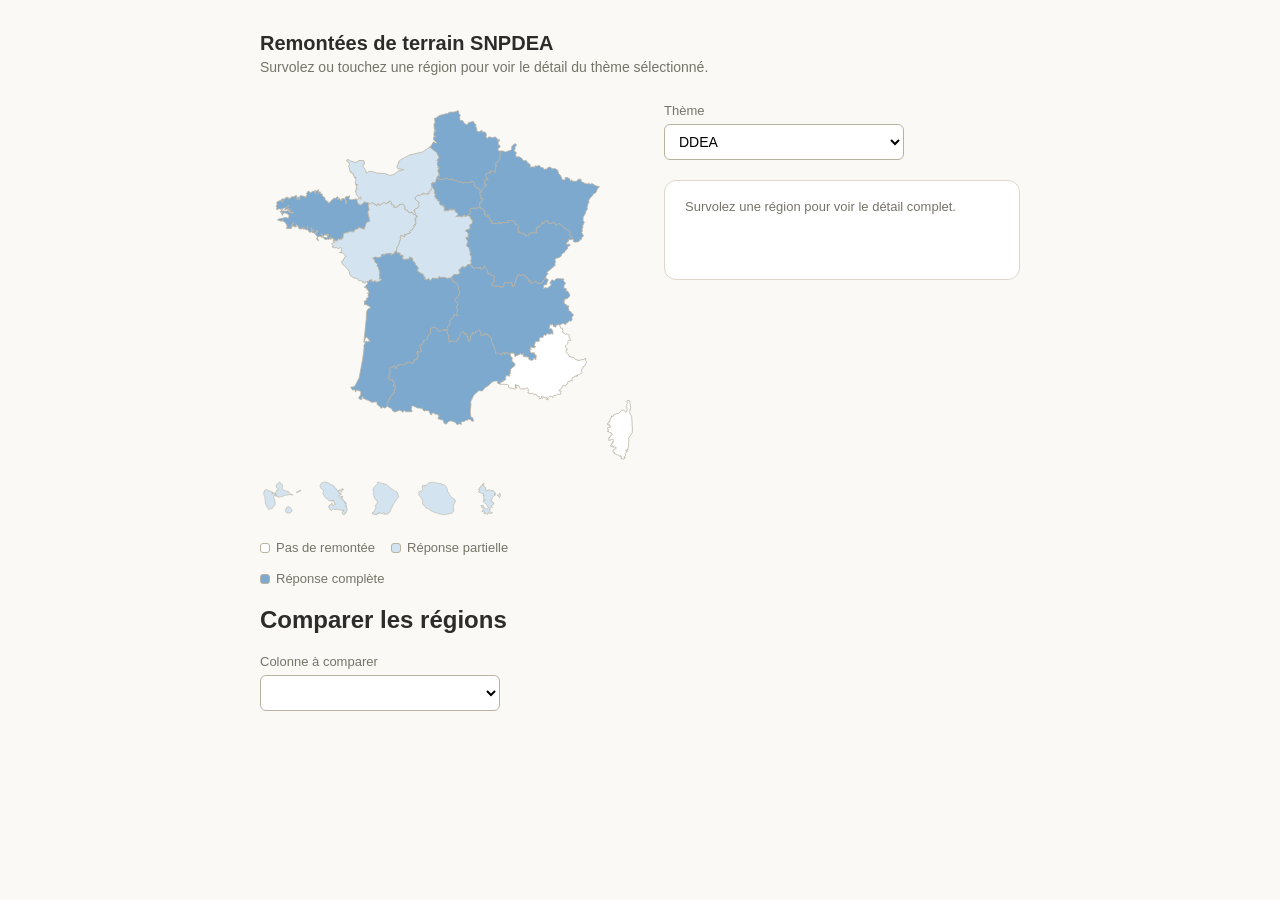
==== commit 4981f8e8: "Update index.html" ====
--- a/index.html
+++ b/index.html
@@ -59,6 +59,14 @@
     </div>
   </div>
   </div>
+
+  <section class="compare">
+    <h2>Comparer les régions</h2>
+    <label for="col-select">Colonne à comparer</label>
+    <select id="col-select"></select>
+    <p id="cmp-summary" class="cmp-summary"></p>
+    <div id="cmp-grid" class="cmp-grid"></div>
+  </section>
 </div>
 
 <script src="script.js"></script>
--- a/style.css
+++ b/style.css
@@ -6,8 +6,10 @@
   --text: #2c2c2a;
   --text-muted: #767468;
   --accent-bg: #dfe9e2;
-  --accent-text: #1f4a34;
-  --accent-border: #6fae8b;
+  --accent-text: #1b3a5c;
+  --accent-border: #6f9ec4;
+  --blue-complete: #7da9ce;
+  --blue-partial: #d3e3f0;
 }
 
 * { box-sizing: border-box; }
@@ -73,8 +75,12 @@
   transition: fill .15s;
 }
 
-.region.has-data {
-  fill: var(--accent-bg);
+.region.complete {
+  fill: var(--blue-complete);
+}
+
+.region.partial {
+  fill: var(--blue-partial);
 }
 
 .region:hover,
@@ -114,6 +120,10 @@
   border: 1px solid var(--border-strong);
   display: inline-block;
 }
+
+.swatch-none { background: var(--panel); }
+.swatch-partial { background: var(--blue-partial); }
+.swatch-complete { background: var(--blue-complete); }
 
 .controls {
   flex: 1;
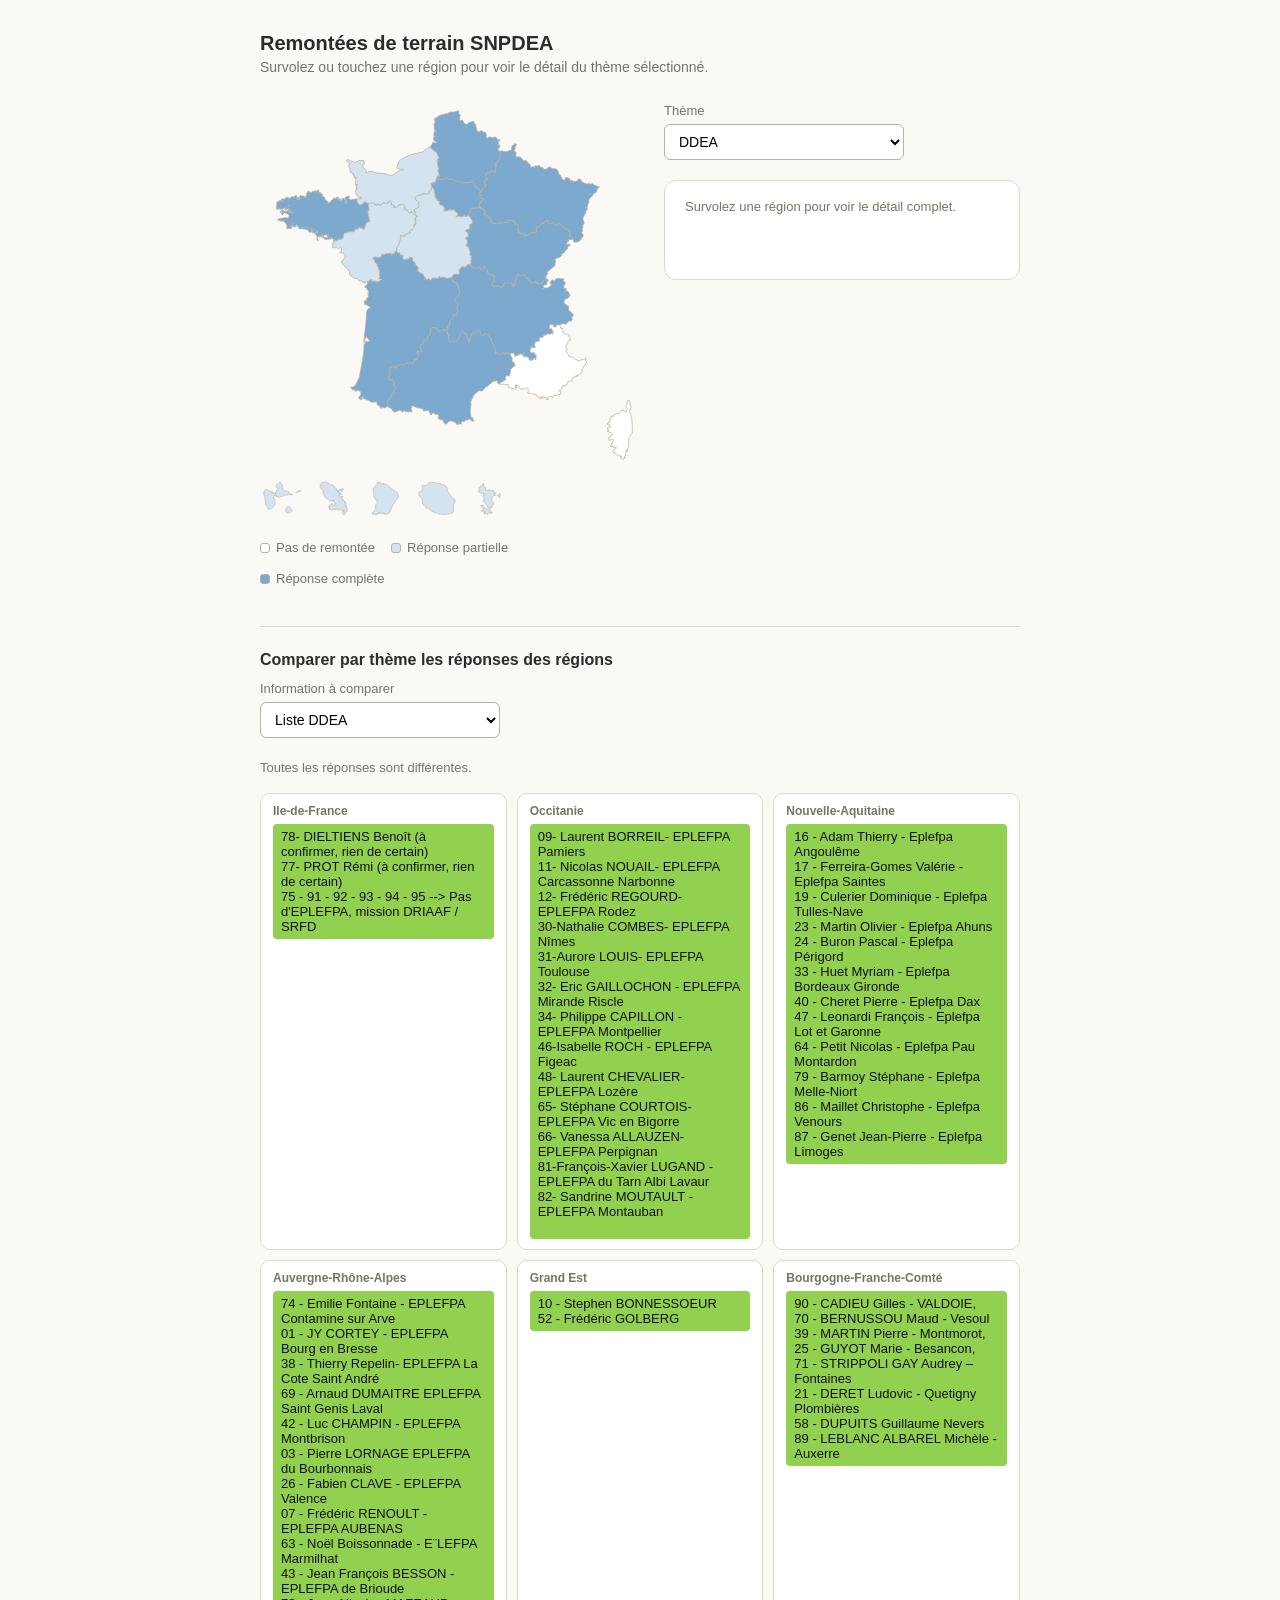
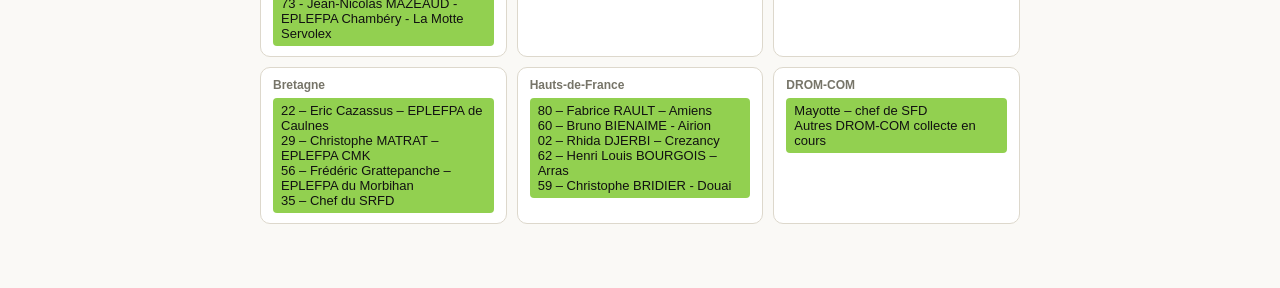
==== commit 991405b3: "Update index.html" ====
--- a/index.html
+++ b/index.html
@@ -61,8 +61,8 @@
   </div>
 
   <section class="compare">
-    <h2>Comparer les régions</h2>
-    <label for="col-select">Colonne à comparer</label>
+    <h2>Comparer par thème les réponses des régions</h2>
+    <label for="col-select">Information à comparer</label>
     <select id="col-select"></select>
     <p id="cmp-summary" class="cmp-summary"></p>
     <div id="cmp-grid" class="cmp-grid"></div>
--- a/style.css
+++ b/style.css
@@ -185,3 +185,83 @@
   color: var(--text);
   padding: 0;
 }
+
+.compare {
+  margin-top: 40px;
+  border-top: 1px solid var(--border);
+  padding-top: 24px;
+}
+
+.compare h2 {
+  font-size: 16px;
+  font-weight: 700;
+  margin: 0 0 12px;
+}
+
+.cmp-summary {
+  font-size: 13px;
+  color: var(--text-muted);
+  margin: 0 0 14px;
+  line-height: 1.6;
+}
+
+.cmp-count {
+  display: inline-block;
+  background: var(--panel);
+  border: 1px solid var(--border-strong);
+  border-radius: 12px;
+  padding: 2px 9px;
+  margin: 0 8px 6px 0;
+  font-size: 12px;
+  color: var(--text);
+}
+
+.cmp-dot {
+  display: inline-block;
+  width: 8px;
+  height: 8px;
+  border-radius: 2px;
+  margin-right: 6px;
+  vertical-align: 0;
+  border: 1px solid var(--border-strong);
+}
+
+.cmp-grid {
+  display: grid;
+  grid-template-columns: repeat(auto-fill, minmax(210px, 1fr));
+  gap: 10px;
+}
+
+.cmp-card {
+  border: 1px solid var(--border);
+  border-radius: 10px;
+  padding: 10px 12px;
+  background: var(--panel);
+}
+
+.cmp-region {
+  font-size: 12px;
+  font-weight: 700;
+  color: var(--text-muted);
+  margin: 0 0 6px;
+}
+
+.cmp-value {
+  font-size: 13px;
+  color: #111;
+  margin: 0;
+  white-space: pre-line;
+  padding: 5px 8px;
+  border-radius: 4px;
+}
+
+.cmp-value.plain {
+  color: var(--text);
+  padding: 0;
+}
+
+.cmp-empty {
+  font-size: 13px;
+  color: var(--text-muted);
+  margin: 0;
+}
